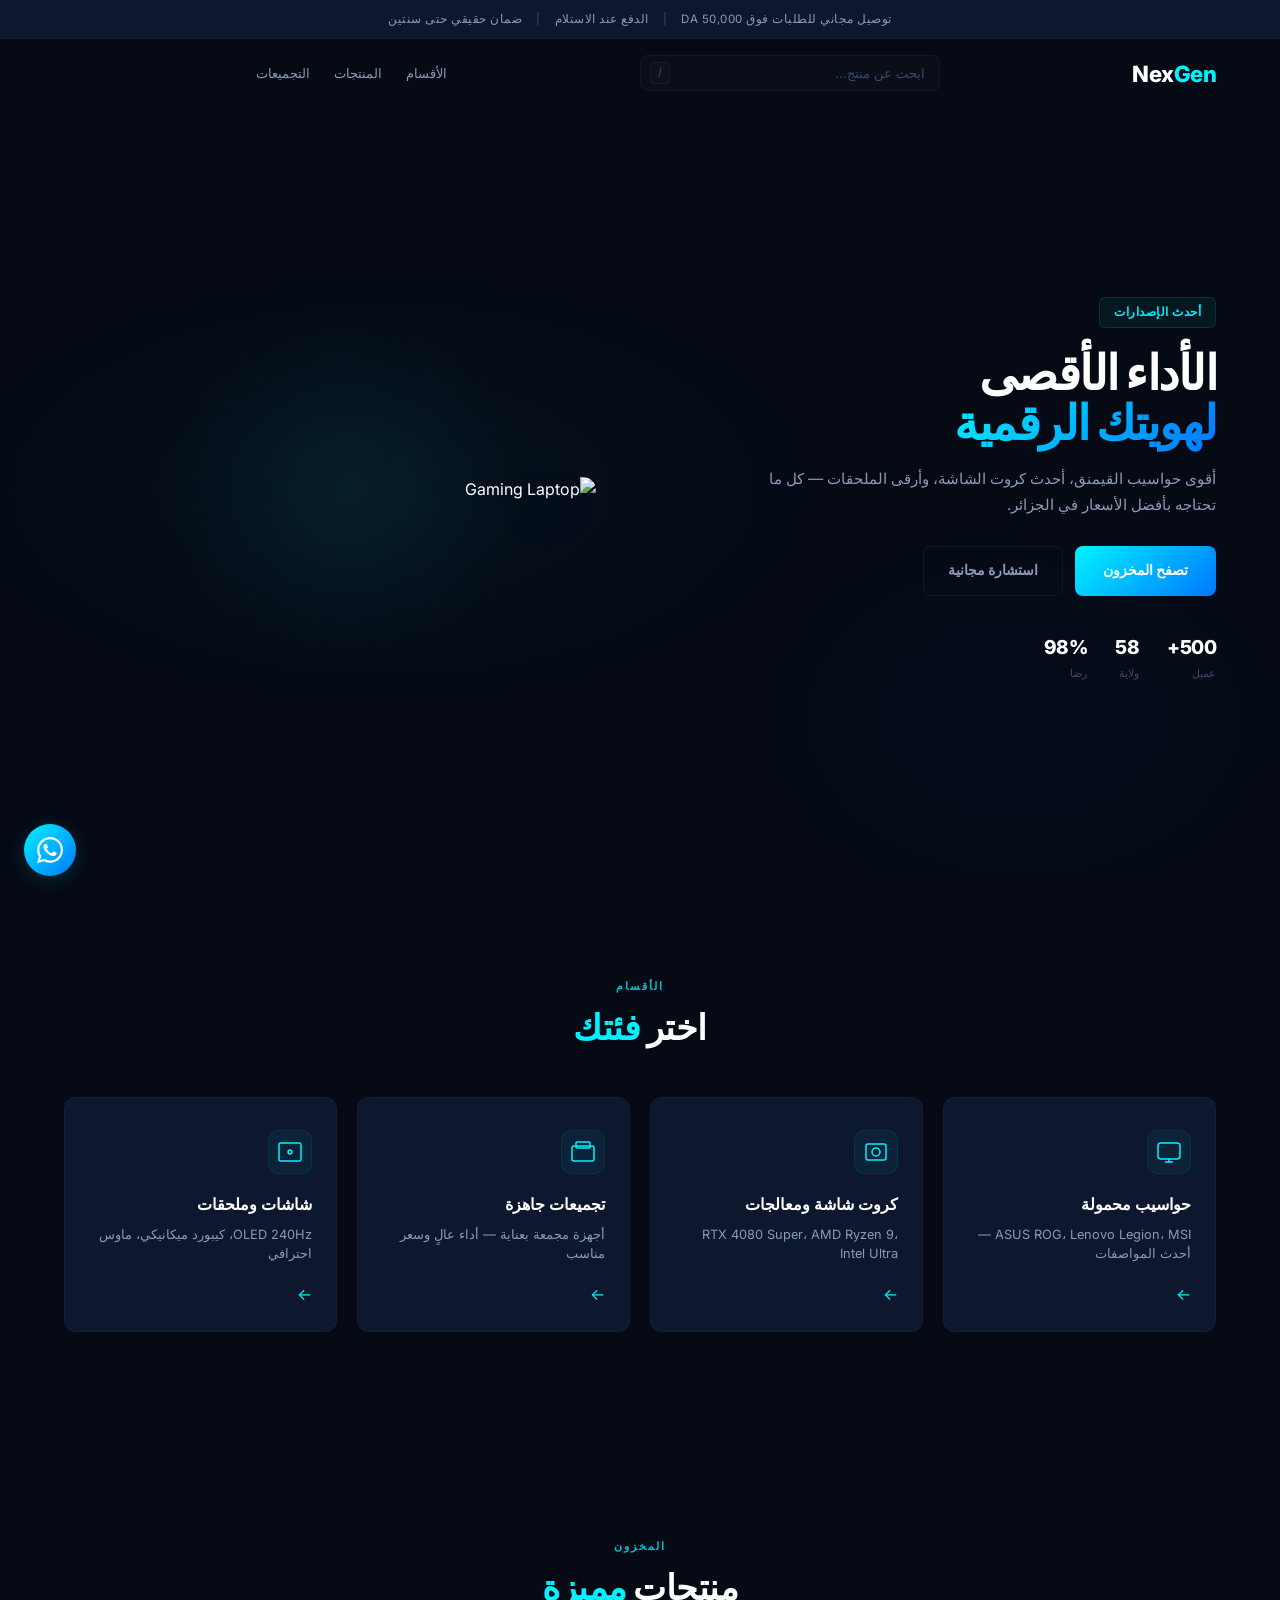
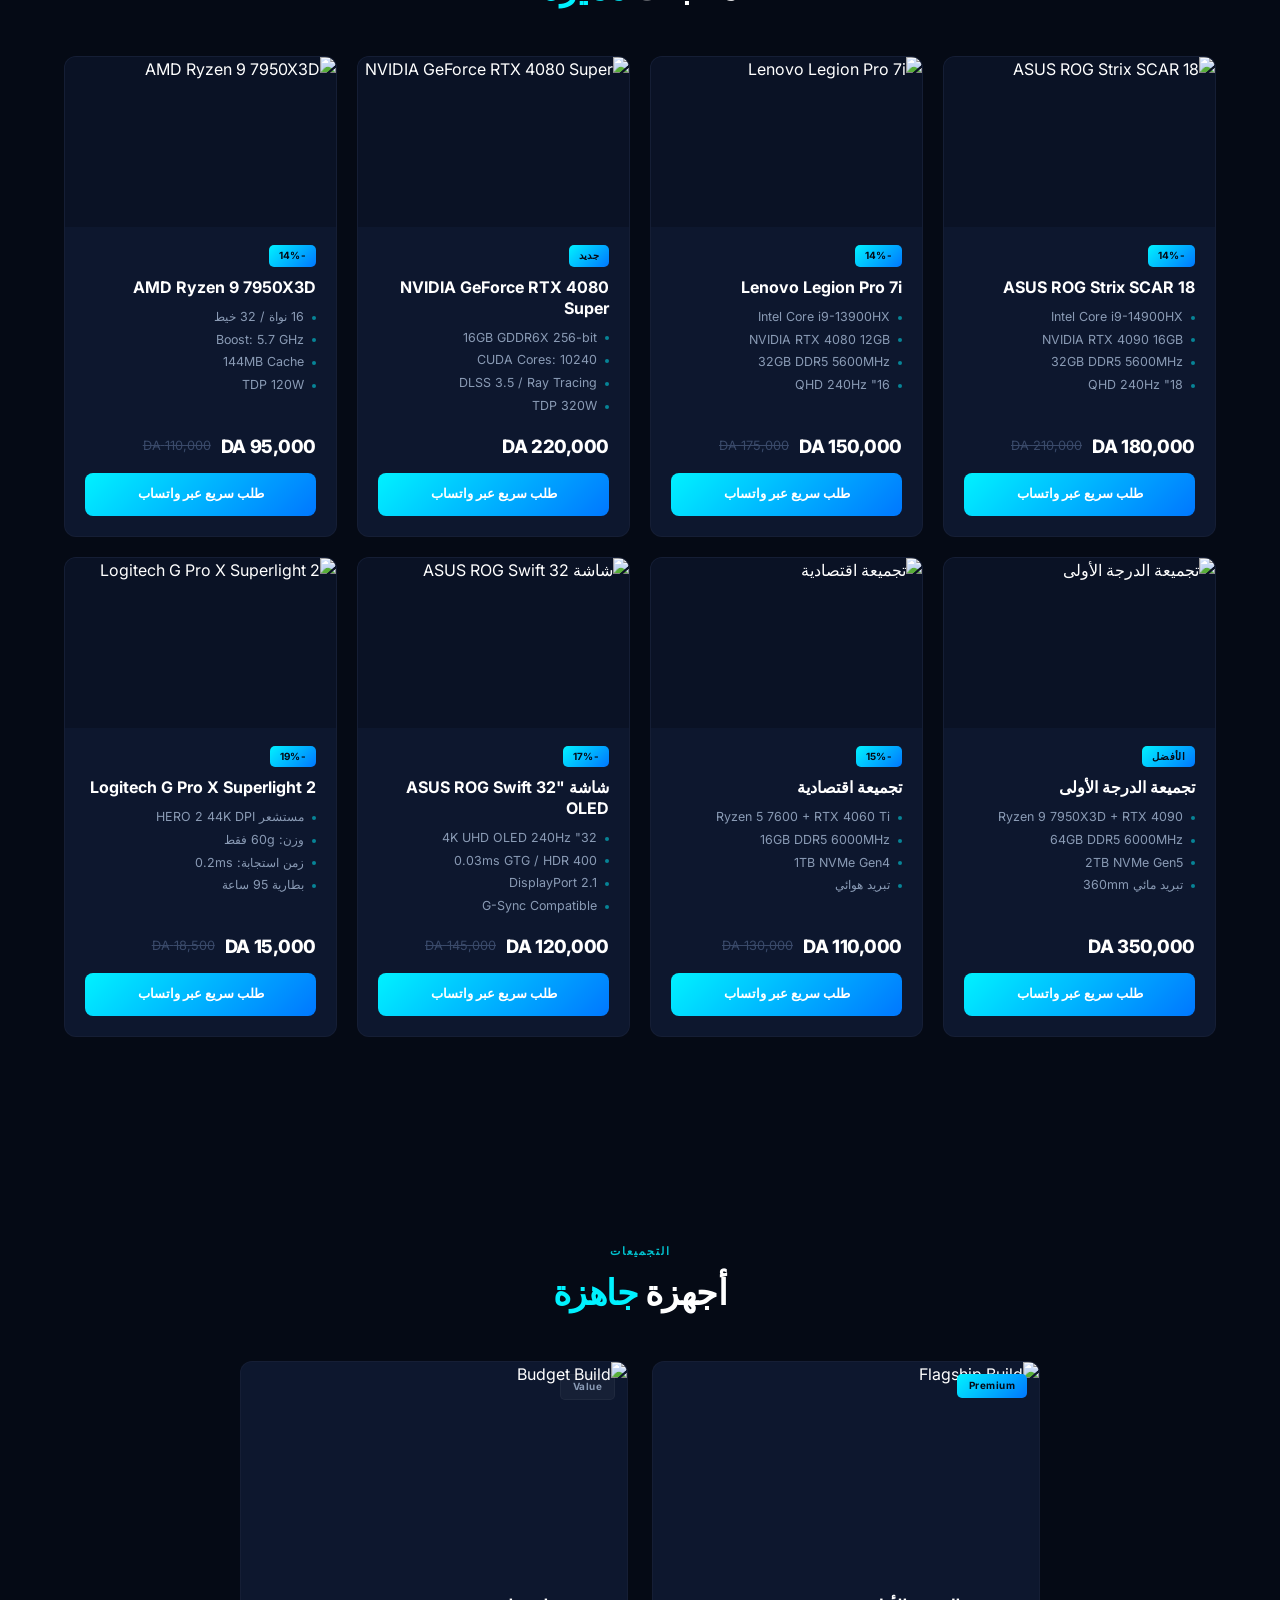
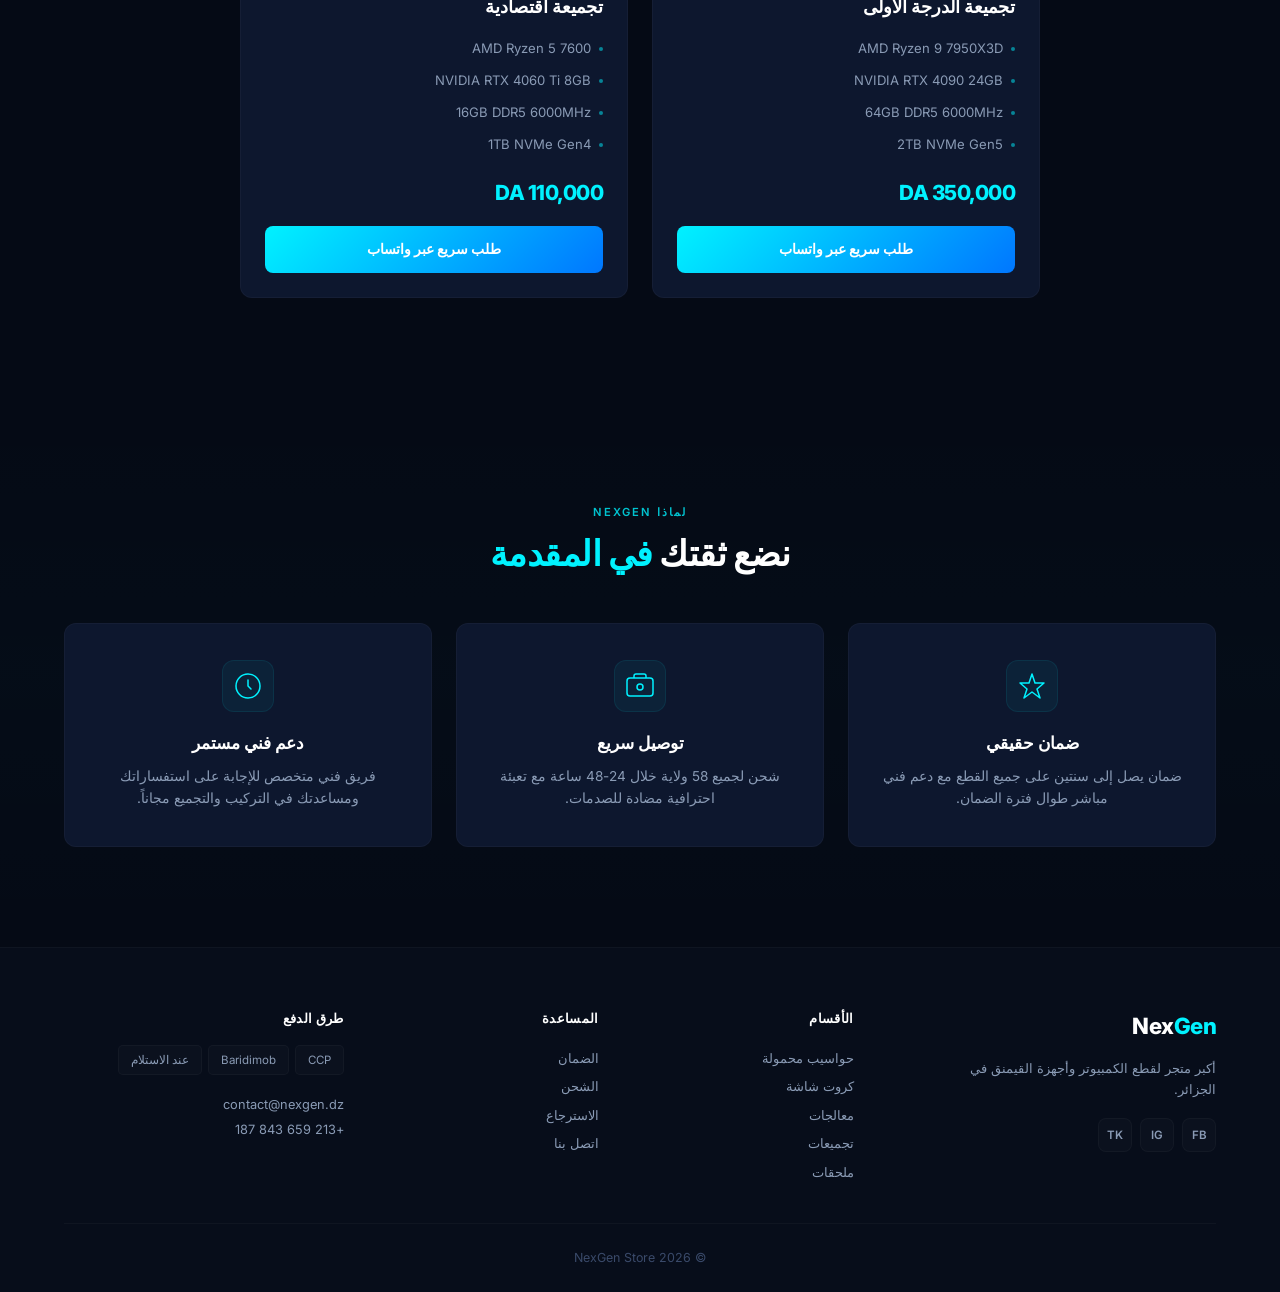
==== index.html @ 6ba1f7a5 "initial commit" ====
<!DOCTYPE html>
<html lang="ar" dir="rtl">
<head>
  <meta charset="UTF-8">
  <meta name="viewport" content="width=device-width, initial-scale=1.0">
  <title>NexGen | متجر الحواسيب وقطع الكمبيوتر</title>
  <link rel="icon" href="data:image/svg+xml,<svg xmlns='http://www.w3.org/2000/svg' viewBox='0 0 32 32'><rect width='32' height='32' rx='6' fill='%23050a15'/><path d='M16 6 L26 12 L26 20 L16 26 L6 20 L6 12 Z' fill='none' stroke='%2300f2ff' stroke-width='1.5'/><text x='16' y='21' font-size='12' font-weight='bold' fill='%2300f2ff' text-anchor='middle' font-family='Arial'>N</text></svg>">
  <link rel="preconnect" href="https://fonts.googleapis.com">
  <link rel="preconnect" href="https://fonts.gstatic.com" crossorigin>
  <link href="https://fonts.googleapis.com/css2?family=Inter:wght@300;400;500;600;700;800;900&display=swap" rel="stylesheet">
  <link rel="stylesheet" href="style.css">
</head>
<body>

  <!-- Announcement Bar -->
  <div class="announcement-bar">
    <div class="announcement-inner">
      <span>توصيل مجاني للطلبات فوق 50,000 DA</span>
      <span class="dot">|</span>
      <span>الدفع عند الاستلام</span>
      <span class="dot">|</span>
      <span>ضمان حقيقي حتى سنتين</span>
    </div>
  </div>

  <!-- Header -->
  <header id="header">
    <div class="header-inner">
      <div class="header-left">
        <a href="#" class="logo">Nex<span class="accent">Gen</span></a>
      </div>
      <div class="header-center">
        <div class="search-wrapper">
          <input type="text" class="search-input" placeholder="ابحث عن منتج..." aria-label="بحث">
          <span class="search-key">/</span>
        </div>
      </div>
      <nav class="header-nav">
        <a href="#categories">الأقسام</a>
        <a href="#products">المنتجات</a>
        <a href="#builds">التجميعات</a>
      </nav>
      <div class="header-right">
        <button class="hamburger" aria-label="القائمة">
          <span></span><span></span><span></span>
        </button>
      </div>
    </div>
  </header>

  <!-- Mobile Overlay -->
  <div class="mobile-overlay">
    <div class="mobile-overlay-header">
      <span class="logo">Nex<span class="accent">Gen</span></span>
      <button class="mobile-close" aria-label="إغلاق">&times;</button>
    </div>
    <nav class="mobile-nav">
      <a href="#categories"><span class="nav-num">01</span> الأقسام</a>
      <a href="#products"><span class="nav-num">02</span> المنتجات</a>
      <a href="#builds"><span class="nav-num">03</span> التجميعات</a>
      <a href="#values"><span class="nav-num">04</span> لماذا نحن</a>
    </nav>
    <div class="mobile-overlay-footer">
      <a href="https://wa.me/213659843187" target="_blank" rel="noopener" class="btn-primary">تواصل عبر واتساب</a>
    </div>
  </div>
  <div class="overlay-backdrop"></div>

  <!-- Hero -->
  <section id="hero">
    <div class="hero-inner">
      <div class="hero-content">
        <div class="hero-badge">أحدث الإصدارات</div>
        <h1 class="hero-title">
          الأداء الأقصى<br>
          <span class="hero-title-accent">لهويتك الرقمية</span>
        </h1>
        <p class="hero-desc">
          أقوى حواسيب القيمنق، أحدث كروت الشاشة، وأرقى الملحقات — كل ما تحتاجه بأفضل الأسعار في الجزائر.
        </p>
        <div class="hero-cta">
          <a href="#products" class="btn-primary">تصفح المخزون</a>
          <a href="https://wa.me/213659843187" target="_blank" rel="noopener" class="btn-outline">استشارة مجانية</a>
        </div>
        <div class="hero-stats">
          <div><span class="stat-num">500+</span><span class="stat-label">عميل</span></div>
          <div><span class="stat-num">58</span><span class="stat-label">ولاية</span></div>
          <div><span class="stat-num">98%</span><span class="stat-label">رضا</span></div>
        </div>
      </div>
      <div class="hero-visual">
        <div class="hero-glow"></div>
        <img src="https://placehold.co/600x400/0d172e/00f2ff?text=ROG+Gaming+Laptop&font=raleway" alt="Gaming Laptop" class="hero-img" loading="lazy">
      </div>
    </div>
  </section>

  <!-- Categories -->
  <section id="categories" class="section">
    <div class="container">
      <div class="section-header">
        <span class="section-sup">الأقسام</span>
        <h2 class="section-title">اختر <span class="accent">فئتك</span></h2>
      </div>
      <div class="categories-grid">
        <a href="#" class="cat-card">
          <div class="cat-icon">
            <svg width="26" height="26" viewBox="0 0 26 26" fill="none"><rect x="2" y="4" width="22" height="16" rx="3" stroke="currentColor" stroke-width="1.5"/><path d="M9 23H17" stroke="currentColor" stroke-width="1.5"/><path d="M13 20V23" stroke="currentColor" stroke-width="1.5"/></svg>
          </div>
          <h3>حواسيب محمولة</h3>
          <p>ASUS ROG، Lenovo Legion، MSI — أحدث المواصفات</p>
          <span class="cat-arrow">&larr;</span>
        </a>
        <a href="#" class="cat-card">
          <div class="cat-icon">
            <svg width="26" height="26" viewBox="0 0 26 26" fill="none"><rect x="3" y="5" width="20" height="16" rx="2" stroke="currentColor" stroke-width="1.5"/><circle cx="13" cy="13" r="4" stroke="currentColor" stroke-width="1.5"/></svg>
          </div>
          <h3>كروت شاشة ومعالجات</h3>
          <p>RTX 4080 Super، AMD Ryzen 9، Intel Ultra</p>
          <span class="cat-arrow">&larr;</span>
        </a>
        <a href="#" class="cat-card">
          <div class="cat-icon">
            <svg width="26" height="26" viewBox="0 0 26 26" fill="none"><rect x="2" y="7" width="22" height="15" rx="2" stroke="currentColor" stroke-width="1.5"/><rect x="6" y="3" width="14" height="6" rx="1" stroke="currentColor" stroke-width="1.5"/></svg>
          </div>
          <h3>تجميعات جاهزة</h3>
          <p>أجهزة مجمعة بعناية — أداء عالٍ وسعر مناسب</p>
          <span class="cat-arrow">&larr;</span>
        </a>
        <a href="#" class="cat-card">
          <div class="cat-icon">
            <svg width="26" height="26" viewBox="0 0 26 26" fill="none"><rect x="2" y="4" width="22" height="18" rx="2" stroke="currentColor" stroke-width="1.5"/><circle cx="13" cy="13" r="2" stroke="currentColor" stroke-width="1.5"/></svg>
          </div>
          <h3>شاشات وملحقات</h3>
          <p>OLED 240Hz، كيبورد ميكانيكي، ماوس احترافي</p>
          <span class="cat-arrow">&larr;</span>
        </a>
      </div>
    </div>
  </section>

  <!-- Products -->
  <section id="products" class="section">
    <div class="container">
      <div class="section-header">
        <span class="section-sup">المخزون</span>
        <h2 class="section-title">منتجات <span class="accent">مميزة</span></h2>
      </div>
      <div class="products-grid" id="products-grid"></div>
      <div class="filter-empty" id="filter-empty">
        <p>لا توجد نتائج تطابق بحثك</p>
        <span>جرب: لابتوب، كرت شاشة، رايزن، ماوس...</span>
      </div>
    </div>
  </section>

  <!-- Builds -->
  <section id="builds" class="section">
    <div class="container">
      <div class="section-header">
        <span class="section-sup">التجميعات</span>
        <h2 class="section-title">أجهزة <span class="accent">جاهزة</span></h2>
      </div>
      <div class="builds-grid">
        <div class="build-card">
          <div class="build-tier premium">Premium</div>
          <img src="https://placehold.co/500x280/0d172e/00f2ff?text=Flagship+PC+Build&font=raleway" alt="Flagship Build" class="build-img" loading="lazy">
          <div class="build-body">
            <h3>تجميعة الدرجة الأولى</h3>
            <ul class="build-specs">
              <li>AMD Ryzen 9 7950X3D</li>
              <li>NVIDIA RTX 4090 24GB</li>
              <li>64GB DDR5 6000MHz</li>
              <li>2TB NVMe Gen5</li>
            </ul>
            <div class="build-price">350,000 DA</div>
            <a href="https://wa.me/213659843187?text=%D8%A3%D8%B1%D9%8A%D8%AF%20%D8%AA%D8%AC%D9%85%D9%8A%D8%B9%D8%A9%20%D8%A7%D9%84%D8%AF%D8%B1%D8%AC%D8%A9%20%D8%A7%D9%84%D8%A3%D9%88%D9%84%D9%89" target="_blank" rel="noopener" class="btn-primary">طلب سريع عبر واتساب</a>
          </div>
        </div>
        <div class="build-card">
          <div class="build-tier value">Value</div>
          <img src="https://placehold.co/500x280/0d172e/00f2ff?text=Budget+PC+Build&font=raleway" alt="Budget Build" class="build-img" loading="lazy">
          <div class="build-body">
            <h3>تجميعة اقتصادية</h3>
            <ul class="build-specs">
              <li>AMD Ryzen 5 7600</li>
              <li>NVIDIA RTX 4060 Ti 8GB</li>
              <li>16GB DDR5 6000MHz</li>
              <li>1TB NVMe Gen4</li>
            </ul>
            <div class="build-price">110,000 DA</div>
            <a href="https://wa.me/213659843187?text=%D8%A3%D8%B1%D9%8A%D8%AF%20%D8%AA%D8%AC%D9%85%D9%8A%D8%B9%D8%A9%20%D8%A7%D9%82%D8%AA%D8%B5%D8%A7%D8%AF%D9%8A%D8%A9" target="_blank" rel="noopener" class="btn-primary">طلب سريع عبر واتساب</a>
          </div>
        </div>
      </div>
    </div>
  </section>

  <!-- Values -->
  <section id="values" class="section">
    <div class="container">
      <div class="section-header">
        <span class="section-sup">لماذا NexGen</span>
        <h2 class="section-title">نضع ثقتك <span class="accent">في المقدمة</span></h2>
      </div>
      <div class="values-grid">
        <div class="value-card">
          <div class="value-icon">
            <svg width="30" height="30" viewBox="0 0 30 30" fill="none"><path d="M15 3L18 12L27 12L20 18L23 27L15 21L7 27L10 18L3 12L12 12L15 3Z" stroke="currentColor" stroke-width="1.5" stroke-linejoin="round"/></svg>
          </div>
          <h3>ضمان حقيقي</h3>
          <p>ضمان يصل إلى سنتين على جميع القطع مع دعم فني مباشر طوال فترة الضمان.</p>
        </div>
        <div class="value-card">
          <div class="value-icon">
            <svg width="30" height="30" viewBox="0 0 30 30" fill="none"><rect x="2" y="7" width="26" height="18" rx="3" stroke="currentColor" stroke-width="1.5"/><path d="M9 7V5C9 3.89543 9.89543 3 11 3H19C20.1046 3 21 3.89543 21 5V7" stroke="currentColor" stroke-width="1.5"/><circle cx="15" cy="16" r="3" stroke="currentColor" stroke-width="1.5"/></svg>
          </div>
          <h3>توصيل سريع</h3>
          <p>شحن لجميع 58 ولاية خلال 24-48 ساعة مع تعبئة احترافية مضادة للصدمات.</p>
        </div>
        <div class="value-card">
          <div class="value-icon">
            <svg width="30" height="30" viewBox="0 0 30 30" fill="none"><path d="M15 3C8.37258 3 3 8.37258 3 15C3 21.6274 8.37258 27 15 27C21.6274 27 27 21.6274 27 15C27 8.37258 21.6274 3 15 3Z" stroke="currentColor" stroke-width="1.5"/><path d="M15 9V15L18 18" stroke="currentColor" stroke-width="1.5" stroke-linecap="round"/></svg>
          </div>
          <h3>دعم فني مستمر</h3>
          <p>فريق فني متخصص للإجابة على استفساراتك ومساعدتك في التركيب والتجميع مجاناً.</p>
        </div>
      </div>
    </div>
  </section>

  <!-- Footer -->
  <footer id="footer">
    <div class="container">
      <div class="footer-grid">
        <div class="footer-brand">
          <span class="logo">Nex<span class="accent">Gen</span></span>
          <p class="footer-desc">أكبر متجر لقطع الكمبيوتر وأجهزة القيمنق في الجزائر.</p>
          <div class="footer-social">
            <a href="#" aria-label="Facebook">FB</a>
            <a href="#" aria-label="Instagram">IG</a>
            <a href="#" aria-label="TikTok">TK</a>
          </div>
        </div>
        <div class="footer-col">
          <h4>الأقسام</h4>
          <a href="#">حواسيب محمولة</a>
          <a href="#">كروت شاشة</a>
          <a href="#">معالجات</a>
          <a href="#">تجميعات</a>
          <a href="#">ملحقات</a>
        </div>
        <div class="footer-col">
          <h4>المساعدة</h4>
          <a href="#">الضمان</a>
          <a href="#">الشحن</a>
          <a href="#">الاسترجاع</a>
          <a href="#">اتصل بنا</a>
        </div>
        <div class="footer-col">
          <h4>طرق الدفع</h4>
          <div class="payment-tags">
            <span>CCP</span>
            <span>Baridimob</span>
            <span>عند الاستلام</span>
          </div>
          <div class="footer-contact">
            <span>contact@nexgen.dz</span>
            <span>+213 659 843 187</span>
          </div>
        </div>
      </div>
      <div class="footer-bottom">&copy; 2026 NexGen Store</div>
    </div>
  </footer>

  <!-- WhatsApp Float -->
  <a href="https://wa.me/213659843187" target="_blank" rel="noopener" class="wa-float" aria-label="واتساب">
    <svg width="26" height="26" viewBox="0 0 24 24" fill="currentColor"><path d="M17.472 14.382c-.297-.149-1.758-.867-2.03-.967-.273-.099-.471-.148-.67.15-.197.297-.767.966-.94 1.164-.173.199-.347.223-.644.075-.297-.15-1.255-.463-2.39-1.475-.883-.788-1.48-1.761-1.653-2.059-.173-.297-.018-.458.13-.606.134-.133.298-.347.446-.52.149-.174.198-.298.298-.497.099-.198.05-.371-.025-.52-.075-.149-.669-1.612-.916-2.207-.242-.579-.487-.5-.669-.51-.173-.008-.371-.01-.57-.01-.198 0-.52.074-.792.372-.272.297-1.04 1.016-1.04 2.479 0 1.462 1.065 2.875 1.213 3.074.149.198 2.096 3.2 5.077 4.487.709.306 1.262.489 1.694.625.712.227 1.36.195 1.871.118.571-.085 1.758-.719 2.006-1.413.248-.694.248-1.289.173-1.413-.074-.124-.272-.198-.57-.347m-5.421 7.403h-.004a9.87 9.87 0 01-5.031-1.378l-.361-.214-3.741.982.998-3.648-.235-.374a9.86 9.86 0 01-1.51-5.26c.001-5.45 4.436-9.884 9.888-9.884 2.64 0 5.122 1.03 6.988 2.898a9.825 9.825 0 012.893 6.994c-.003 5.45-4.437 9.884-9.885 9.884m8.413-18.297A11.815 11.815 0 0012.05 0C5.495 0 .16 5.335.157 11.892c0 2.096.547 4.142 1.588 5.945L.057 24l6.305-1.654a11.882 11.882 0 005.683 1.448h.005c6.554 0 11.89-5.335 11.893-11.893a11.821 11.821 0 00-3.48-8.413z"/></svg>
  </a>

  <script src="script.js"></script>
</body>
</html>
---- style.css ----
/* ============================================
   NexGen Store — Cool Blue Tech | DA Currency
   BG: #050a15 | Cards: #0d172e | Accent: #00f2ff
   ============================================ */

*, *::before, *::after { margin: 0; padding: 0; box-sizing: border-box; }
html { scroll-behavior: smooth; }

body {
  font-family: 'Inter', -apple-system, BlinkMacSystemFont, 'Segoe UI', sans-serif;
  background: #050a15;
  color: #fff;
  line-height: 1.6;
  -webkit-font-smoothing: antialiased;
  overflow-x: hidden;
}

a { text-decoration: none; color: inherit; }
ul { list-style: none; }
.container { max-width: 1200px; margin: 0 auto; padding: 0 24px; }
.section { padding: 100px 0; }
.accent { color: #00f2ff; }

::-webkit-scrollbar { width: 5px; }
::-webkit-scrollbar-track { background: #050a15; }
::-webkit-scrollbar-thumb { background: #00f2ff; border-radius: 3px; }
::selection { background: rgba(0, 242, 255, 0.2); color: #fff; }

/* ===== Announcement Bar ===== */
.announcement-bar {
  background: #0d172e;
  border-bottom: 1px solid rgba(0, 242, 255, 0.06);
  padding: 10px 0;
  text-align: center;
  font-size: 0.72rem;
  color: #8a9bb5;
  letter-spacing: 0.5px;
}

.announcement-inner {
  max-width: 1200px; margin: 0 auto; padding: 0 24px;
  display: flex; align-items: center; justify-content: center;
  gap: 14px; flex-wrap: wrap;
}

.dot { color: #3a4a6a; }

/* ===== Header ===== */
#header {
  position: sticky; top: 0; z-index: 1000;
  background: transparent; padding: 16px 0;
  transition: all 0.35s ease;
}

#header.scrolled {
  background: rgba(5, 10, 21, 0.92);
  backdrop-filter: blur(20px);
  padding: 10px 0;
  border-bottom: 1px solid rgba(0, 242, 255, 0.06);
}

.header-inner {
  max-width: 1200px; margin: 0 auto; padding: 0 24px;
  display: flex; align-items: center; justify-content: space-between; gap: 16px;
}

.logo { font-size: 1.4rem; font-weight: 800; letter-spacing: -0.5px; white-space: nowrap; }

.header-center { flex: 1; max-width: 300px; min-width: 0; }

.search-wrapper { position: relative; display: flex; align-items: center; }

.search-input {
  width: 100%; padding: 9px 14px 9px 32px;
  border-radius: 8px; border: 1px solid rgba(255,255,255,0.04);
  background: rgba(255,255,255,0.02); color: #fff;
  font-size: 0.82rem; font-family: inherit; outline: none;
  transition: all 0.3s ease; direction: rtl;
}

.search-input::placeholder { color: #3a4a6a; }

.search-input:focus {
  border-color: rgba(0, 242, 255, 0.2);
  background: rgba(0, 242, 255, 0.02);
  box-shadow: 0 0 20px rgba(0, 242, 255, 0.04);
}

.search-key {
  position: absolute; left: 10px;
  font-size: 0.7rem; color: #3a4a6a;
  background: rgba(255,255,255,0.02);
  border: 1px solid rgba(255,255,255,0.04);
  padding: 1px 7px; border-radius: 4px; pointer-events: none;
}

.header-nav { display: flex; gap: 24px; }

.header-nav a {
  font-size: 0.82rem; font-weight: 500; color: #8a9bb5;
  transition: color 0.3s ease; position: relative;
}

.header-nav a::after {
  content: ''; position: absolute; bottom: -4px; left: 0;
  width: 0; height: 1.5px; background: #00f2ff; transition: width 0.3s ease;
}

.header-nav a:hover { color: #fff; }
.header-nav a:hover::after { width: 100%; }

.hamburger {
  display: none; background: none; border: none; cursor: pointer;
  width: 24px; height: 24px; flex-direction: column; justify-content: center; gap: 5px; padding: 0;
}

.hamburger span { display: block; width: 100%; height: 2px; background: #8a9bb5; border-radius: 2px; transition: all 0.3s ease; }

/* ===== Mobile Overlay ===== */
.overlay-backdrop {
  position: fixed; inset: 0; z-index: 1998;
  background: rgba(0,0,0,0.7); backdrop-filter: blur(6px);
  opacity: 0; visibility: hidden; transition: all 0.35s ease;
}

.mobile-overlay {
  position: fixed; top: 0; left: 0; width: 100%; height: 100%;
  z-index: 1999; background: #050a15;
  display: flex; flex-direction: column;
  transform: translateX(100%);
  transition: transform 0.4s cubic-bezier(0.25, 0.46, 0.45, 0.94);
  overflow-y: auto;
}

.mobile-overlay-header {
  display: flex; align-items: center; justify-content: space-between;
  padding: 20px 24px; border-bottom: 1px solid rgba(255,255,255,0.03);
}

.mobile-close {
  width: 40px; height: 40px; border-radius: 8px;
  background: rgba(255,255,255,0.02); border: 1px solid rgba(255,255,255,0.04);
  color: #8a9bb5; font-size: 1.4rem;
  display: flex; align-items: center; justify-content: center;
  cursor: pointer; transition: all 0.3s ease;
}

.mobile-close:hover { color: #00f2ff; border-color: rgba(0, 242, 255, 0.15); }

.mobile-nav { flex: 1; padding: 16px 24px; display: flex; flex-direction: column; gap: 4px; }

.mobile-nav a {
  display: flex; align-items: center; gap: 14px;
  padding: 16px; border-radius: 10px;
  font-size: 1rem; font-weight: 500; color: #8a9bb5;
  transition: all 0.25s ease;
}

.nav-num { font-size: 0.7rem; font-weight: 700; color: #00f2ff; opacity: 0.5; width: 24px; }

.mobile-nav a:hover, .mobile-nav a:active { background: rgba(0, 242, 255, 0.04); color: #fff; }

.mobile-overlay-footer { padding: 16px 24px 32px; border-top: 1px solid rgba(255,255,255,0.03); }
.mobile-overlay-footer .btn-primary { width: 100%; justify-content: center; }

body.menu-open { overflow: hidden; }
body.menu-open .mobile-overlay { transform: translateX(0); }
body.menu-open .overlay-backdrop { opacity: 1; visibility: visible; }

/* ===== Hero ===== */
#hero {
  min-height: 85vh; display: flex; align-items: center;
  position: relative; overflow: hidden;
}

#hero::before {
  content: ''; position: absolute; inset: 0;
  background:
    radial-gradient(ellipse 60% 50% at 30% 50%, rgba(0, 242, 255, 0.03) 0%, transparent 60%),
    radial-gradient(ellipse 50% 60% at 80% 80%, rgba(0, 119, 255, 0.02) 0%, transparent 50%);
  pointer-events: none;
}

.hero-inner {
  max-width: 1200px; margin: 0 auto; padding: 0 24px;
  display: flex; align-items: center; gap: 60px;
  position: relative; z-index: 1; width: 100%;
}

.hero-content { flex: 1; max-width: 560px; }

.hero-badge {
  display: inline-block; padding: 5px 14px; border-radius: 6px;
  font-size: 0.72rem; font-weight: 600; color: #00f2ff;
  background: rgba(0, 242, 255, 0.06);
  border: 1px solid rgba(0, 242, 255, 0.12);
  margin-bottom: 20px; letter-spacing: 0.5px;
}

.hero-title { font-size: 3rem; font-weight: 900; line-height: 1.05; letter-spacing: -1.5px; margin-bottom: 18px; }

.hero-title-accent {
  background: linear-gradient(135deg, #00f2ff, #0077ff);
  -webkit-background-clip: text; -webkit-text-fill-color: transparent; background-clip: text;
}

.hero-desc { font-size: 0.95rem; color: #8a9bb5; line-height: 1.7; margin-bottom: 28px; max-width: 480px; }

.hero-cta { display: flex; gap: 12px; flex-wrap: wrap; margin-bottom: 36px; }

.btn-primary {
  display: inline-flex; align-items: center; gap: 8px;
  padding: 13px 28px; border-radius: 8px;
  font-size: 0.85rem; font-weight: 700; color: #fff;
  background: linear-gradient(135deg, #00f2ff, #0077ff);
  border: none; cursor: pointer; transition: all 0.35s ease; font-family: inherit;
}

.btn-primary:hover { transform: translateY(-2px); box-shadow: 0 8px 30px rgba(0, 242, 255, 0.2); }

.btn-outline {
  display: inline-flex; align-items: center; gap: 8px;
  padding: 13px 24px; border-radius: 8px;
  font-size: 0.85rem; font-weight: 600; color: #8a9bb5;
  background: transparent; border: 1px solid rgba(255,255,255,0.06);
  cursor: pointer; transition: all 0.35s ease; font-family: inherit;
}

.btn-outline:hover { border-color: rgba(0, 242, 255, 0.2); color: #00f2ff; }

.hero-stats { display: flex; gap: 28px; }
.hero-stats div { display: flex; flex-direction: column; }
.stat-num { font-size: 1.2rem; font-weight: 800; letter-spacing: -0.5px; }
.stat-label { font-size: 0.7rem; color: #3a4a6a; margin-top: 2px; }

.hero-visual { flex: 1; max-width: 500px; position: relative; }

.hero-glow {
  position: absolute; top: 50%; left: 50%;
  transform: translate(-50%, -50%);
  width: 420px; height: 420px; border-radius: 50%;
  background: radial-gradient(circle, rgba(0, 242, 255, 0.06) 0%, transparent 60%);
  animation: heroPulse 4s ease-in-out infinite;
}

@keyframes heroPulse {
  0%, 100% { transform: translate(-50%, -50%) scale(1); opacity: 0.4; }
  50% { transform: translate(-50%, -50%) scale(1.12); opacity: 0.9; }
}

.hero-img {
  width: 100%; height: auto; border-radius: 14px;
  position: relative; z-index: 1;
  filter: drop-shadow(0 20px 60px rgba(0, 242, 255, 0.1));
}

/* ===== Section Header ===== */
.section-header { text-align: center; margin-bottom: 48px; }

.section-sup {
  display: inline-block; font-size: 0.7rem; font-weight: 600;
  color: #00f2ff; text-transform: uppercase; letter-spacing: 2px;
  margin-bottom: 10px; opacity: 0.8;
}

.section-title { font-size: 2.2rem; font-weight: 800; letter-spacing: -0.5px; line-height: 1.2; }

/* ===== Categories ===== */
.categories-grid { display: grid; grid-template-columns: repeat(4, 1fr); gap: 20px; }

.cat-card {
  background: #0d172e; border: 1px solid rgba(255,255,255,0.03);
  border-radius: 12px; padding: 32px 24px 24px;
  display: flex; flex-direction: column;
  transition: all 0.4s cubic-bezier(0.25, 0.46, 0.45, 0.94);
  position: relative; overflow: hidden;
}

.cat-card::before {
  content: ''; position: absolute; inset: -1px; border-radius: 13px;
  background: linear-gradient(135deg, rgba(0, 242, 255, 0.06), transparent 50%);
  opacity: 0; transition: opacity 0.4s ease; pointer-events: none;
}

.cat-card:hover { transform: translateY(-5px); border-color: rgba(0, 242, 255, 0.12); box-shadow: 0 0 30px rgba(0, 242, 255, 0.04); }
.cat-card:hover::before { opacity: 1; }

.cat-icon {
  width: 44px; height: 44px;
  background: rgba(0, 242, 255, 0.05);
  border: 1px solid rgba(0, 242, 255, 0.08);
  border-radius: 10px;
  display: flex; align-items: center; justify-content: center;
  color: #00f2ff; margin-bottom: 18px;
}

.cat-card h3 { font-size: 1rem; font-weight: 700; margin-bottom: 8px; }
.cat-card p { font-size: 0.8rem; color: #8a9bb5; line-height: 1.5; margin-bottom: 18px; flex: 1; }
.cat-arrow { font-size: 1rem; color: #00f2ff; transition: transform 0.3s ease; }
.cat-card:hover .cat-arrow { transform: translateX(-4px); }

/* ===== Products ===== */
.products-grid { display: grid; grid-template-columns: repeat(4, 1fr); gap: 20px; }

.product-card {
  background: #0d172e; border: 1px solid rgba(255,255,255,0.03);
  border-radius: 12px; overflow: hidden;
  display: flex; flex-direction: column;
  transition: all 0.4s cubic-bezier(0.25, 0.46, 0.45, 0.94);
}

.product-card:hover {
  transform: translateY(-6px);
  border-color: rgba(0, 242, 255, 0.15);
  box-shadow:
    0 0 0 1px rgba(0, 242, 255, 0.08),
    0 0 40px rgba(0, 242, 255, 0.06);
}

.product-card.filter-hidden { display: none; }

.product-img {
  width: 100%; height: 170px; overflow: hidden;
  background: #0a1225; position: relative;
}

.product-img img { width: 100%; height: 100%; object-fit: cover; transition: transform 0.5s ease; }
.product-card:hover .product-img img { transform: scale(1.06); }

.product-body { padding: 18px 20px 0; flex: 1; display: flex; flex-direction: column; }

.product-badge {
  display: inline-block; align-self: flex-start;
  padding: 3px 10px; border-radius: 5px;
  font-size: 0.62rem; font-weight: 700; color: #050a15;
  background: linear-gradient(135deg, #00f2ff, #0077ff);
  margin-bottom: 10px; letter-spacing: 0.3px;
}

.product-name { font-size: 1rem; font-weight: 700; margin-bottom: 8px; line-height: 1.3; }

.product-specs { font-size: 0.78rem; color: #8a9bb5; line-height: 1.5; margin-bottom: 14px; flex: 1; }
.product-specs span { display: block; padding: 2px 0; }

.product-specs span::before {
  content: ''; display: inline-block; width: 4px; height: 4px;
  border-radius: 50%; background: #00f2ff; margin-left: 8px;
  vertical-align: middle; opacity: 0.5;
}

.product-footer { padding: 0 20px 20px; }
.price-row { display: flex; align-items: center; gap: 10px; margin-bottom: 12px; }
.current-price { font-size: 1.15rem; font-weight: 800; letter-spacing: -0.3px; }
.old-price { font-size: 0.8rem; color: #3a4a6a; text-decoration: line-through; }
.product-card .btn-primary { width: 100%; justify-content: center; padding: 11px 16px; font-size: 0.8rem; }

.filter-empty { display: none; flex-direction: column; align-items: center; padding: 50px 20px; text-align: center; grid-column: 1 / -1; }
.filter-empty.show { display: flex; }
.filter-empty p { font-size: 1rem; font-weight: 600; color: #8a9bb5; margin-bottom: 6px; }
.filter-empty span { font-size: 0.82rem; color: #3a4a6a; }

/* ===== Builds ===== */
.builds-grid { display: grid; grid-template-columns: repeat(2, 1fr); gap: 24px; max-width: 800px; margin: 0 auto; }

.build-card {
  background: #0d172e; border: 1px solid rgba(255,255,255,0.03);
  border-radius: 12px; overflow: hidden;
  display: flex; flex-direction: column;
  transition: all 0.4s ease; position: relative;
}

.build-card:hover { transform: translateY(-5px); border-color: rgba(0, 242, 255, 0.1); box-shadow: 0 0 30px rgba(0, 242, 255, 0.04); }

.build-tier {
  position: absolute; top: 12px; right: 12px;
  padding: 4px 12px; border-radius: 5px;
  font-size: 0.62rem; font-weight: 700; z-index: 2; letter-spacing: 0.5px;
}

.build-tier.premium { background: linear-gradient(135deg, #00f2ff, #0077ff); color: #050a15; }
.build-tier.value { background: rgba(255,255,255,0.04); color: #8a9bb5; border: 1px solid rgba(255,255,255,0.04); }

.build-img { width: 100%; height: 210px; object-fit: cover; transition: transform 0.5s ease; }
.build-card:hover .build-img { transform: scale(1.05); }

.build-body { padding: 20px 24px 24px; }
.build-body h3 { font-size: 1.15rem; font-weight: 700; margin-bottom: 14px; }

.build-specs { display: flex; flex-direction: column; gap: 5px; margin-bottom: 18px; }

.build-specs li {
  font-size: 0.82rem; color: #8a9bb5; padding: 3px 0;
  display: flex; align-items: center; gap: 8px;
}

.build-specs li::before { content: ''; width: 4px; height: 4px; border-radius: 50%; background: #00f2ff; opacity: 0.5; flex-shrink: 0; }

.build-price { font-size: 1.3rem; font-weight: 800; color: #00f2ff; margin-bottom: 16px; letter-spacing: -0.5px; }
.build-body .btn-primary { width: 100%; justify-content: center; }

/* ===== Values ===== */
#values { background: linear-gradient(180deg, transparent, rgba(0, 242, 255, 0.01) 50%, transparent); }
.values-grid { display: grid; grid-template-columns: repeat(3, 1fr); gap: 24px; }

.value-card {
  background: #0d172e; border: 1px solid rgba(255,255,255,0.03);
  border-radius: 12px; padding: 36px 28px; text-align: center;
  transition: all 0.4s ease;
}

.value-card:hover { transform: translateY(-4px); border-color: rgba(0, 242, 255, 0.08); box-shadow: 0 0 25px rgba(0, 242, 255, 0.03); }

.value-icon {
  width: 52px; height: 52px; margin: 0 auto 18px;
  background: rgba(0, 242, 255, 0.05);
  border: 1px solid rgba(0, 242, 255, 0.08);
  border-radius: 12px;
  display: flex; align-items: center; justify-content: center;
  color: #00f2ff; transition: all 0.3s ease;
}

.value-card:hover .value-icon { background: rgba(0, 242, 255, 0.08); border-color: rgba(0, 242, 255, 0.12); }

.value-card h3 { font-size: 1.05rem; font-weight: 700; margin-bottom: 10px; }
.value-card p { font-size: 0.85rem; color: #8a9bb5; line-height: 1.6; }

/* ===== Footer ===== */
#footer { background: #070d1a; border-top: 1px solid rgba(255,255,255,0.03); padding: 60px 0 0; }

.footer-grid { display: grid; grid-template-columns: 1.5fr 1fr 1fr 1.3fr; gap: 40px; padding-bottom: 36px; border-bottom: 1px solid rgba(255,255,255,0.03); }

.footer-desc { font-size: 0.82rem; color: #8a9bb5; line-height: 1.6; margin: 14px 0 18px; max-width: 260px; }
.footer-social { display: flex; gap: 8px; }

.footer-social a {
  width: 34px; height: 34px; border-radius: 8px;
  background: rgba(255,255,255,0.02); border: 1px solid rgba(255,255,255,0.03);
  display: flex; align-items: center; justify-content: center;
  font-size: 0.72rem; font-weight: 600; color: #8a9bb5; transition: all 0.3s ease;
}

.footer-social a:hover { background: rgba(0, 242, 255, 0.06); border-color: rgba(0, 242, 255, 0.1); color: #00f2ff; }

.footer-col h4 { font-size: 0.82rem; font-weight: 700; margin-bottom: 16px; color: #fff; letter-spacing: 0.3px; }
.footer-col a { display: block; font-size: 0.8rem; color: #8a9bb5; padding: 4px 0; transition: color 0.3s ease; }
.footer-col a:hover { color: #00f2ff; }

.payment-tags { display: flex; flex-wrap: wrap; gap: 6px; margin-bottom: 20px; }

.payment-tags span {
  padding: 5px 12px; border-radius: 5px;
  background: rgba(255,255,255,0.02); border: 1px solid rgba(255,255,255,0.03);
  font-size: 0.72rem; color: #8a9bb5;
}

.footer-contact { display: flex; flex-direction: column; gap: 4px; font-size: 0.8rem; color: #8a9bb5; }
.footer-bottom { padding: 24px 0; text-align: center; font-size: 0.78rem; color: #3a4a6a; }

/* ===== WhatsApp Float ===== */
.wa-float {
  position: fixed; bottom: 24px; left: 24px; z-index: 999;
  width: 52px; height: 52px; border-radius: 50%;
  background: linear-gradient(135deg, #00f2ff, #0077ff);
  display: flex; align-items: center; justify-content: center;
  color: #fff; box-shadow: 0 4px 20px rgba(0, 242, 255, 0.15);
  transition: all 0.3s ease;
}

.wa-float:hover { transform: scale(1.08); box-shadow: 0 6px 28px rgba(0, 242, 255, 0.25); }

/* ===== Scroll Reveal ===== */
.reveal { opacity: 0; transform: translateY(25px); transition: opacity 0.5s ease, transform 0.5s ease; }
.reveal.visible { opacity: 1; transform: translateY(0); }

/* ============================================
   RESPONSIVE
   ============================================ */
@media (max-width: 1000px) {
  .categories-grid { grid-template-columns: repeat(2, 1fr); }
  .products-grid { grid-template-columns: repeat(2, 1fr); }
  .footer-grid { grid-template-columns: repeat(2, 1fr); }
}

@media (max-width: 900px) {
  .header-nav { display: none; }
  .hamburger { display: flex; }
  .search-key { display: none; }

  .hero-inner { flex-direction: column; text-align: center; gap: 36px; }
  .hero-content { max-width: 100%; }
  .hero-desc { max-width: 100%; }
  .hero-cta { justify-content: center; }
  .hero-stats { justify-content: center; gap: 20px; }
  .hero-title { font-size: 2.4rem; }
  .hero-visual { max-width: 100%; }
  .hero-img { max-height: 300px; object-fit: cover; }
  .hero-glow { width: 300px; height: 300px; }
  .values-grid { grid-template-columns: 1fr; }
}

@media (max-width: 768px) {
  .section { padding: 60px 0; }
  .section-title { font-size: 1.6rem; }
  .section-sup { font-size: 0.65rem; }
  .section-header { margin-bottom: 32px; }
  .announcement-bar { font-size: 0.65rem; padding: 8px 0; }
  .dot { display: none; }
  .header-inner { gap: 10px; }
  .header-center { max-width: none; }
  .search-input { padding: 8px 12px 8px 28px; font-size: 0.78rem; }
  .search-input:focus { min-width: 160px; }

  .hero-title { font-size: 1.8rem; letter-spacing: -1px; }
  .hero-desc { font-size: 0.85rem; }
  .hero-cta { flex-direction: column; align-items: center; }
  .hero-cta .btn-primary, .hero-cta .btn-outline { width: 100%; max-width: 260px; justify-content: center; }
  .hero-stats { gap: 16px; }
  .stat-num { font-size: 1rem; }
  .hero-img { max-height: 220px; }
  .hero-glow { width: 220px; height: 220px; }

  .categories-grid { grid-template-columns: 1fr; }
  .cat-card { padding: 24px 20px 20px; }

  .products-grid { grid-template-columns: 1fr; }
  .product-img { height: 150px; }
  .product-body { padding: 14px 16px 0; }
  .product-footer { padding: 0 16px 16px; }
  .current-price { font-size: 1rem; }

  .builds-grid { grid-template-columns: 1fr; max-width: 100%; }
  .build-img { height: 180px; }
  .build-body { padding: 16px 20px 20px; }

  .value-card { padding: 28px 24px; }
  .footer-grid { grid-template-columns: 1fr; gap: 24px; text-align: center; }
  .footer-desc { max-width: 100%; }
  .footer-social { justify-content: center; }
  .payment-tags { justify-content: center; }
  .wa-float { width: 48px; height: 48px; bottom: 16px; left: 16px; }
}

@media (max-width: 480px) {
  #hero { min-height: auto; padding: 20px 0 40px; }
  .hero-title { font-size: 1.5rem; }
  .hero-img { max-height: 180px; }
  .hero-glow { width: 180px; height: 180px; }
  .hero-stats { gap: 12px; }
  .products-grid { gap: 14px; }
  .product-card .btn-primary { font-size: 0.78rem; }
}
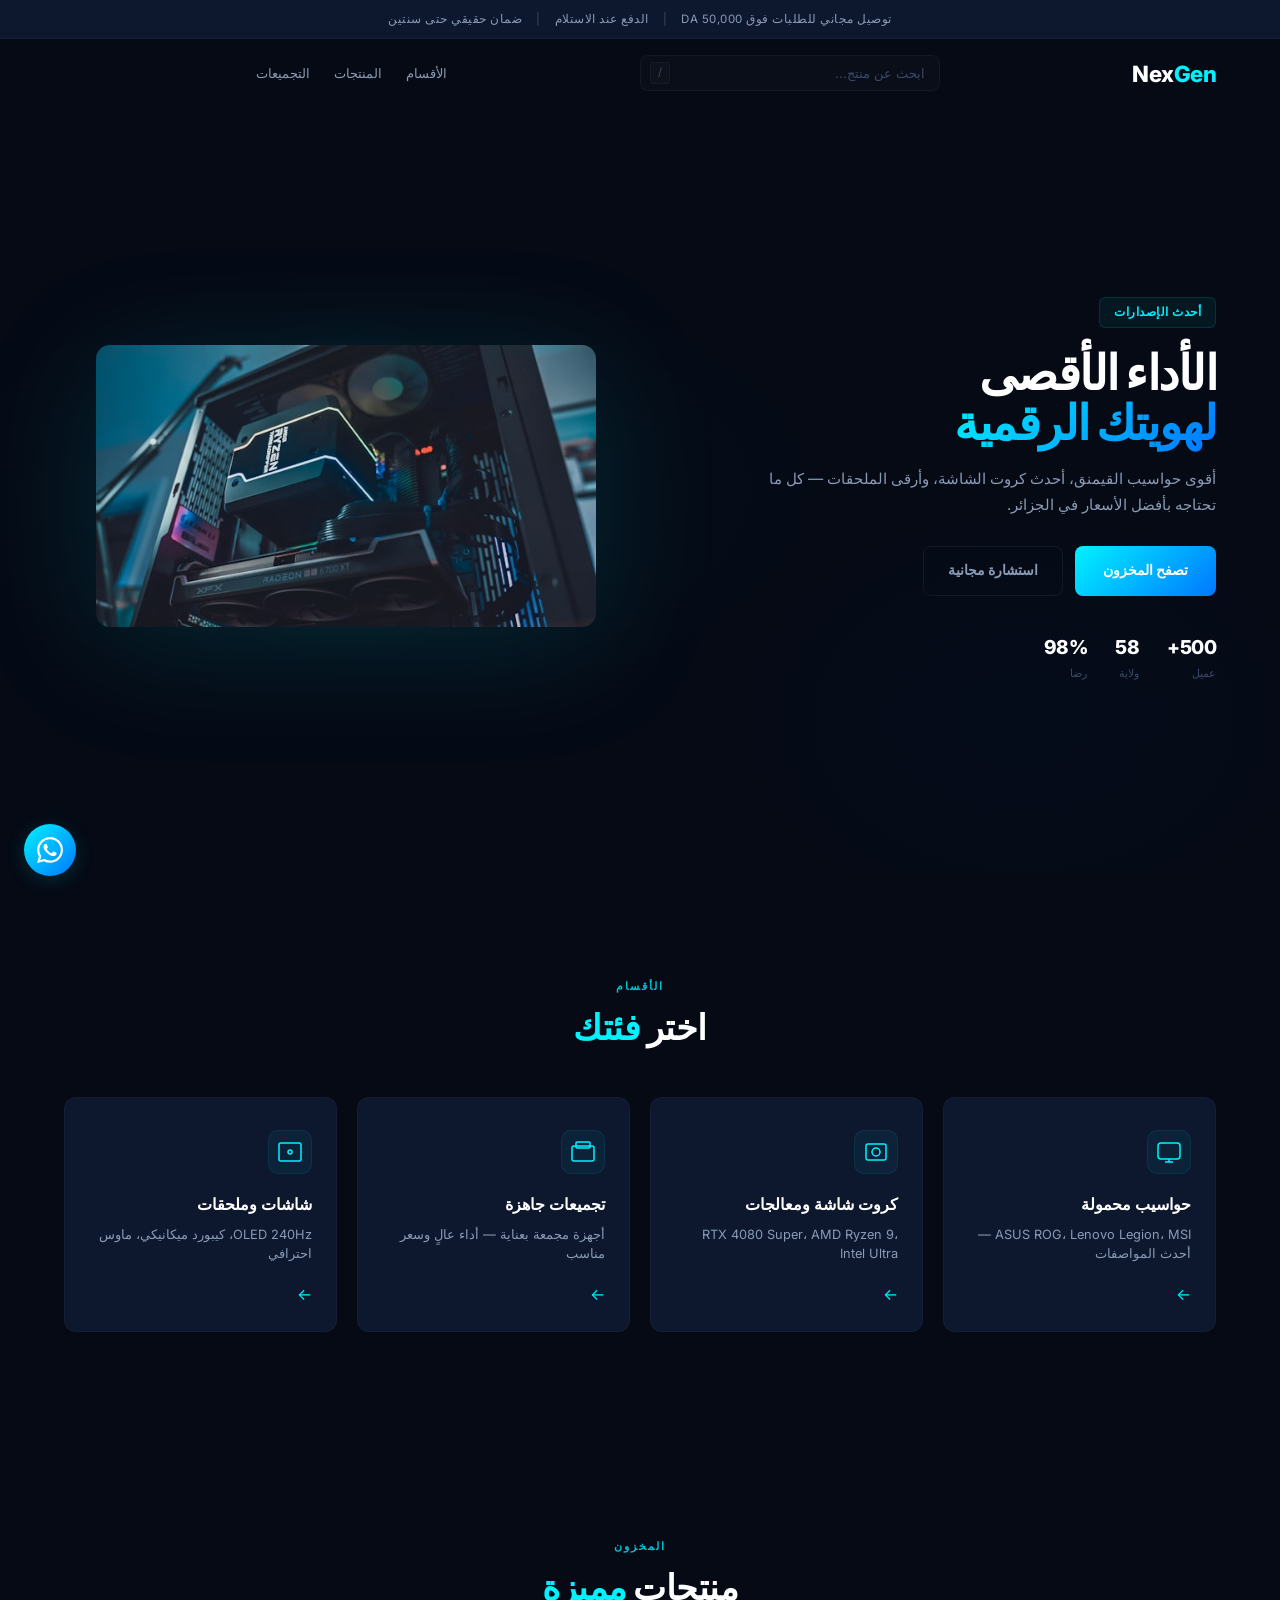
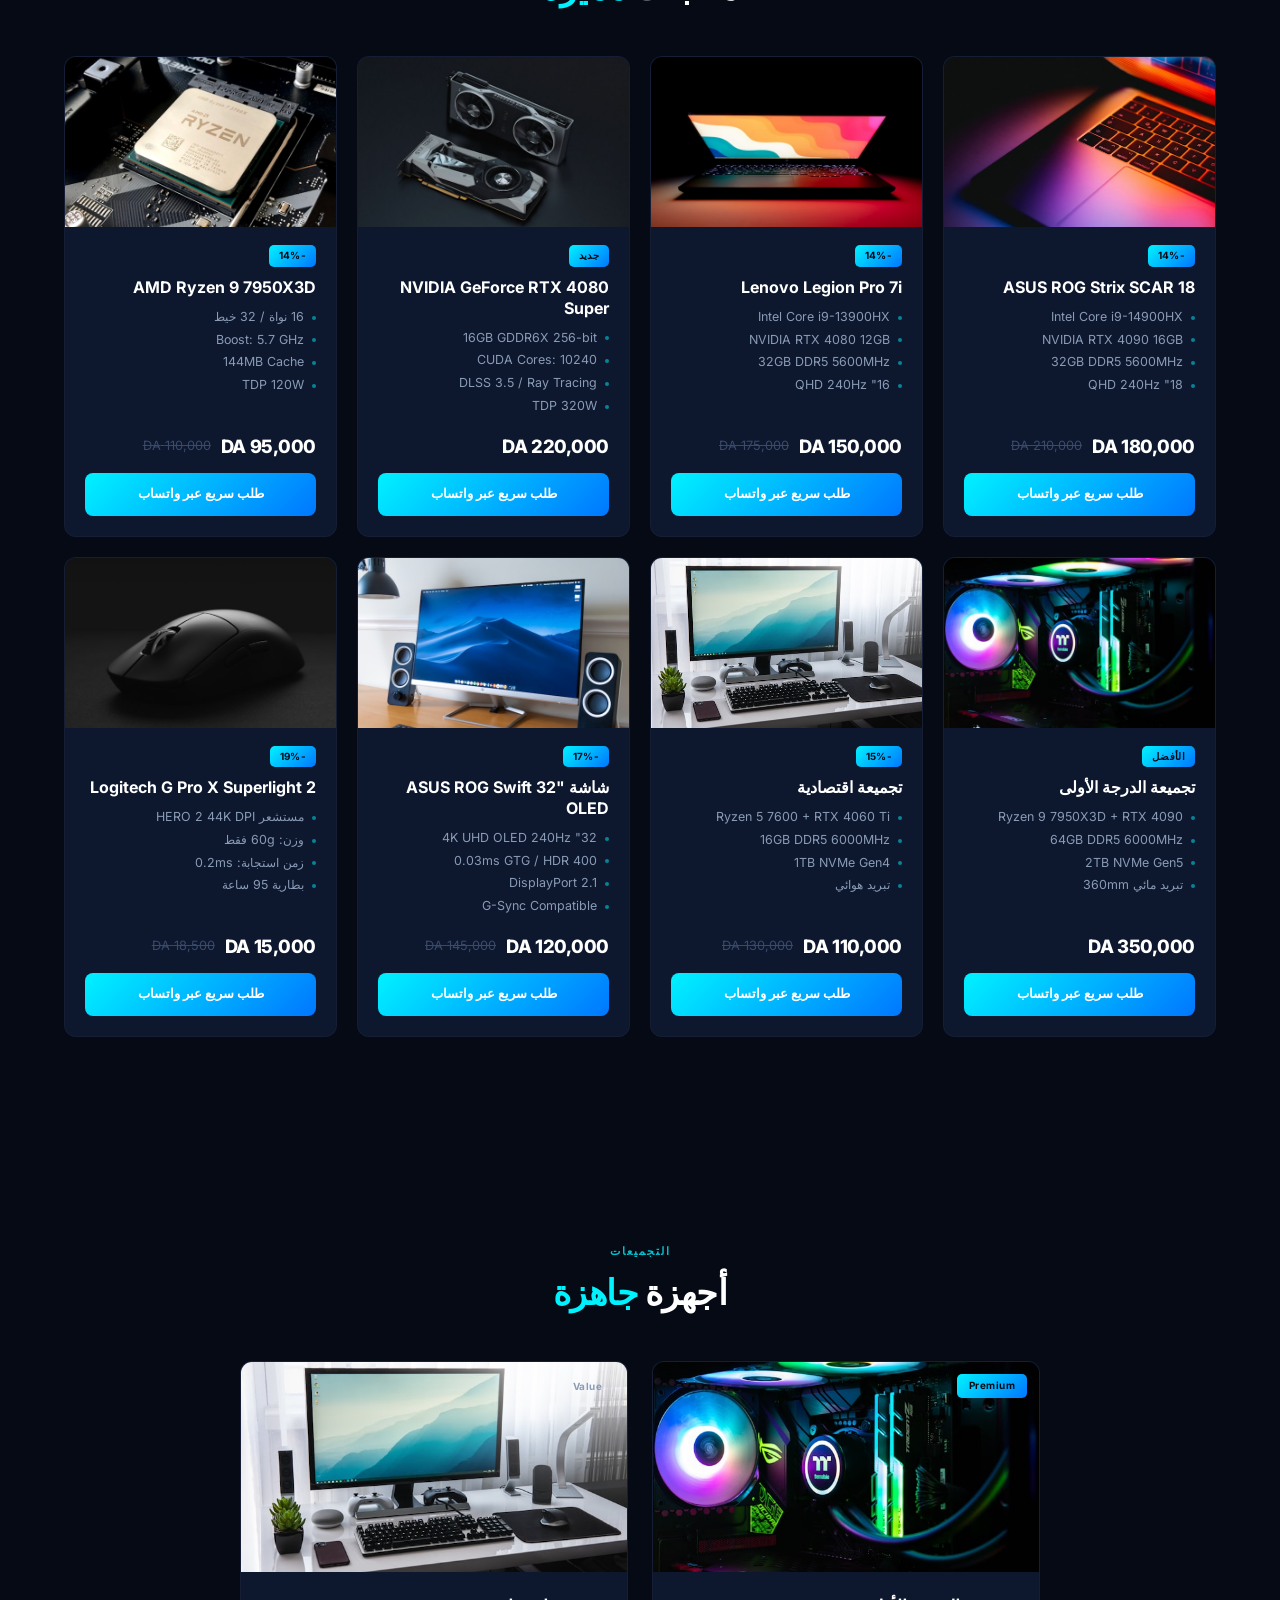
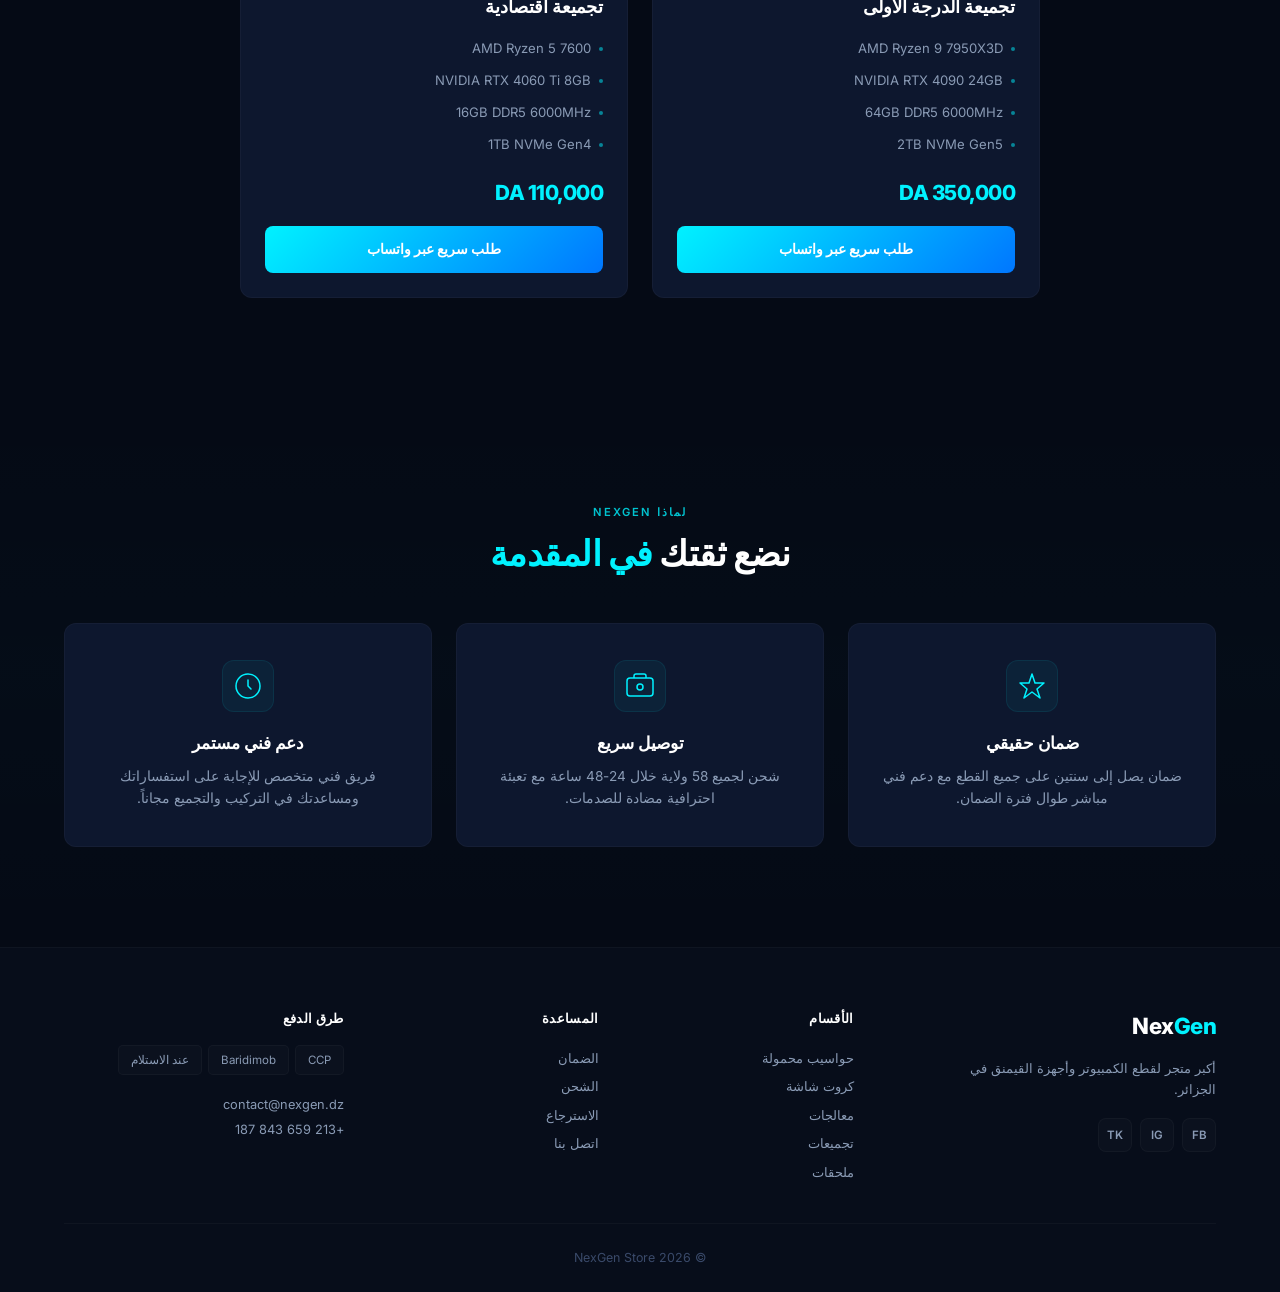
==== commit 17381330: "commit" ====
--- a/index.html
+++ b/index.html
@@ -90,7 +90,7 @@
       </div>
       <div class="hero-visual">
         <div class="hero-glow"></div>
-        <img src="https://placehold.co/600x400/0d172e/00f2ff?text=ROG+Gaming+Laptop&font=raleway" alt="Gaming Laptop" class="hero-img" loading="lazy">
+        <img src="images/hero-gaming-laptop.jpg" alt="Gaming Laptop" class="hero-img" loading="lazy">
       </div>
     </div>
   </section>
@@ -164,7 +164,7 @@
       <div class="builds-grid">
         <div class="build-card">
           <div class="build-tier premium">Premium</div>
-          <img src="https://placehold.co/500x280/0d172e/00f2ff?text=Flagship+PC+Build&font=raleway" alt="Flagship Build" class="build-img" loading="lazy">
+          <img src="images/flagship-pc-build.jpg" alt="Flagship Build" class="build-img" loading="lazy">
           <div class="build-body">
             <h3>تجميعة الدرجة الأولى</h3>
             <ul class="build-specs">
@@ -179,7 +179,7 @@
         </div>
         <div class="build-card">
           <div class="build-tier value">Value</div>
-          <img src="https://placehold.co/500x280/0d172e/00f2ff?text=Budget+PC+Build&font=raleway" alt="Budget Build" class="build-img" loading="lazy">
+          <img src="images/budget-pc-build.jpg" alt="Budget Build" class="build-img" loading="lazy">
           <div class="build-body">
             <h3>تجميعة اقتصادية</h3>
             <ul class="build-specs">
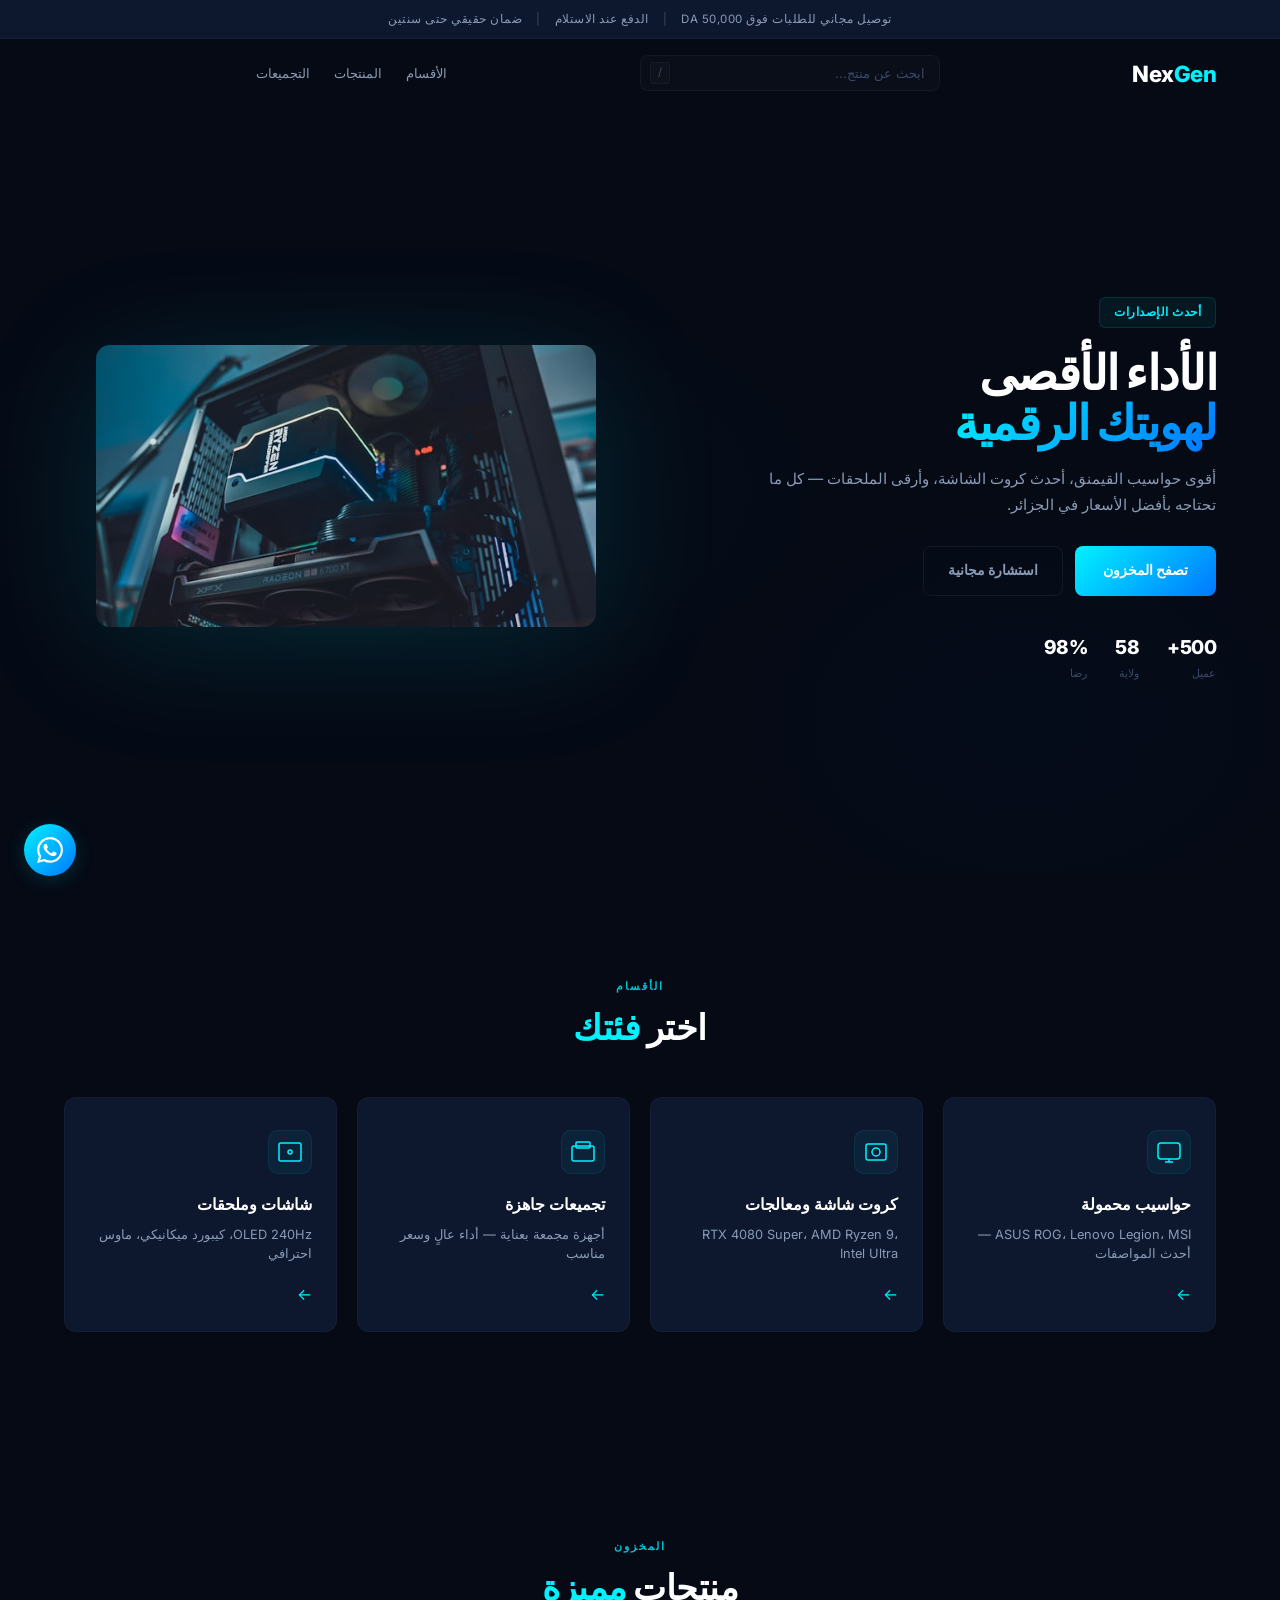
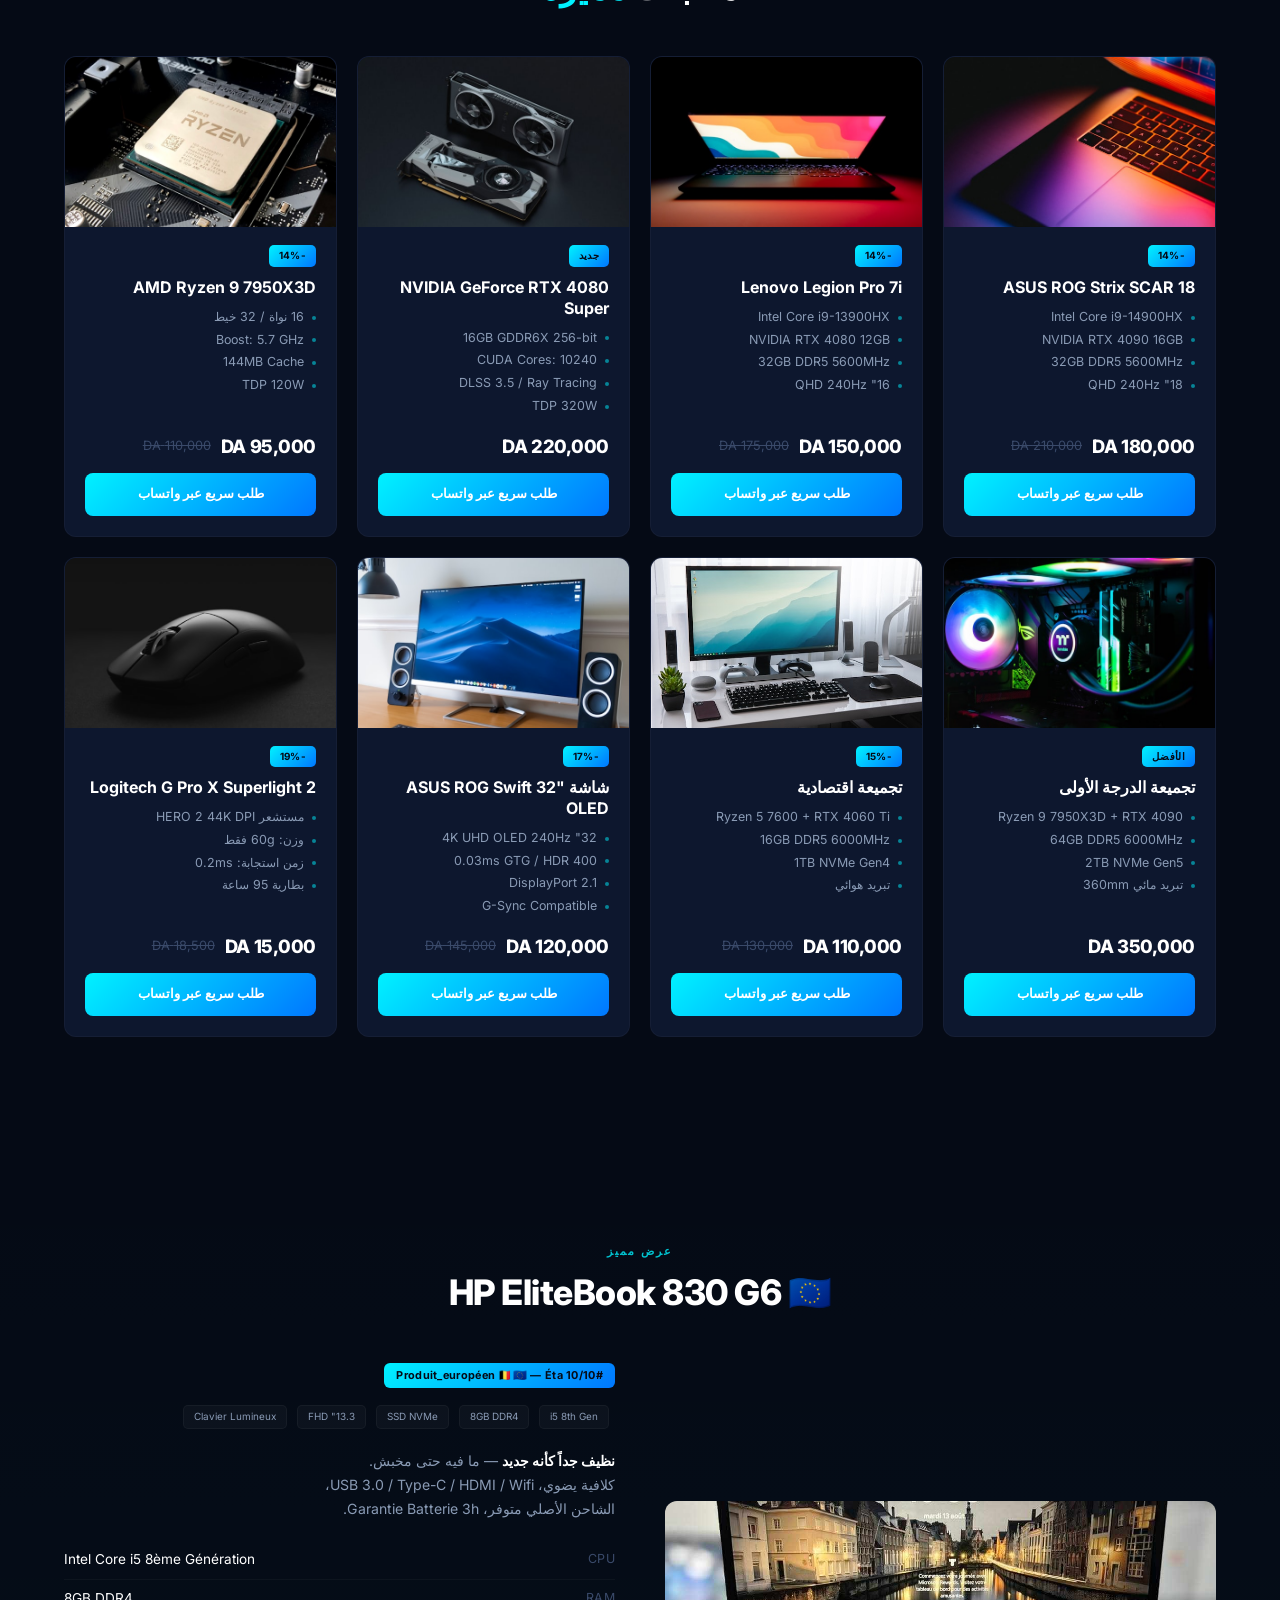
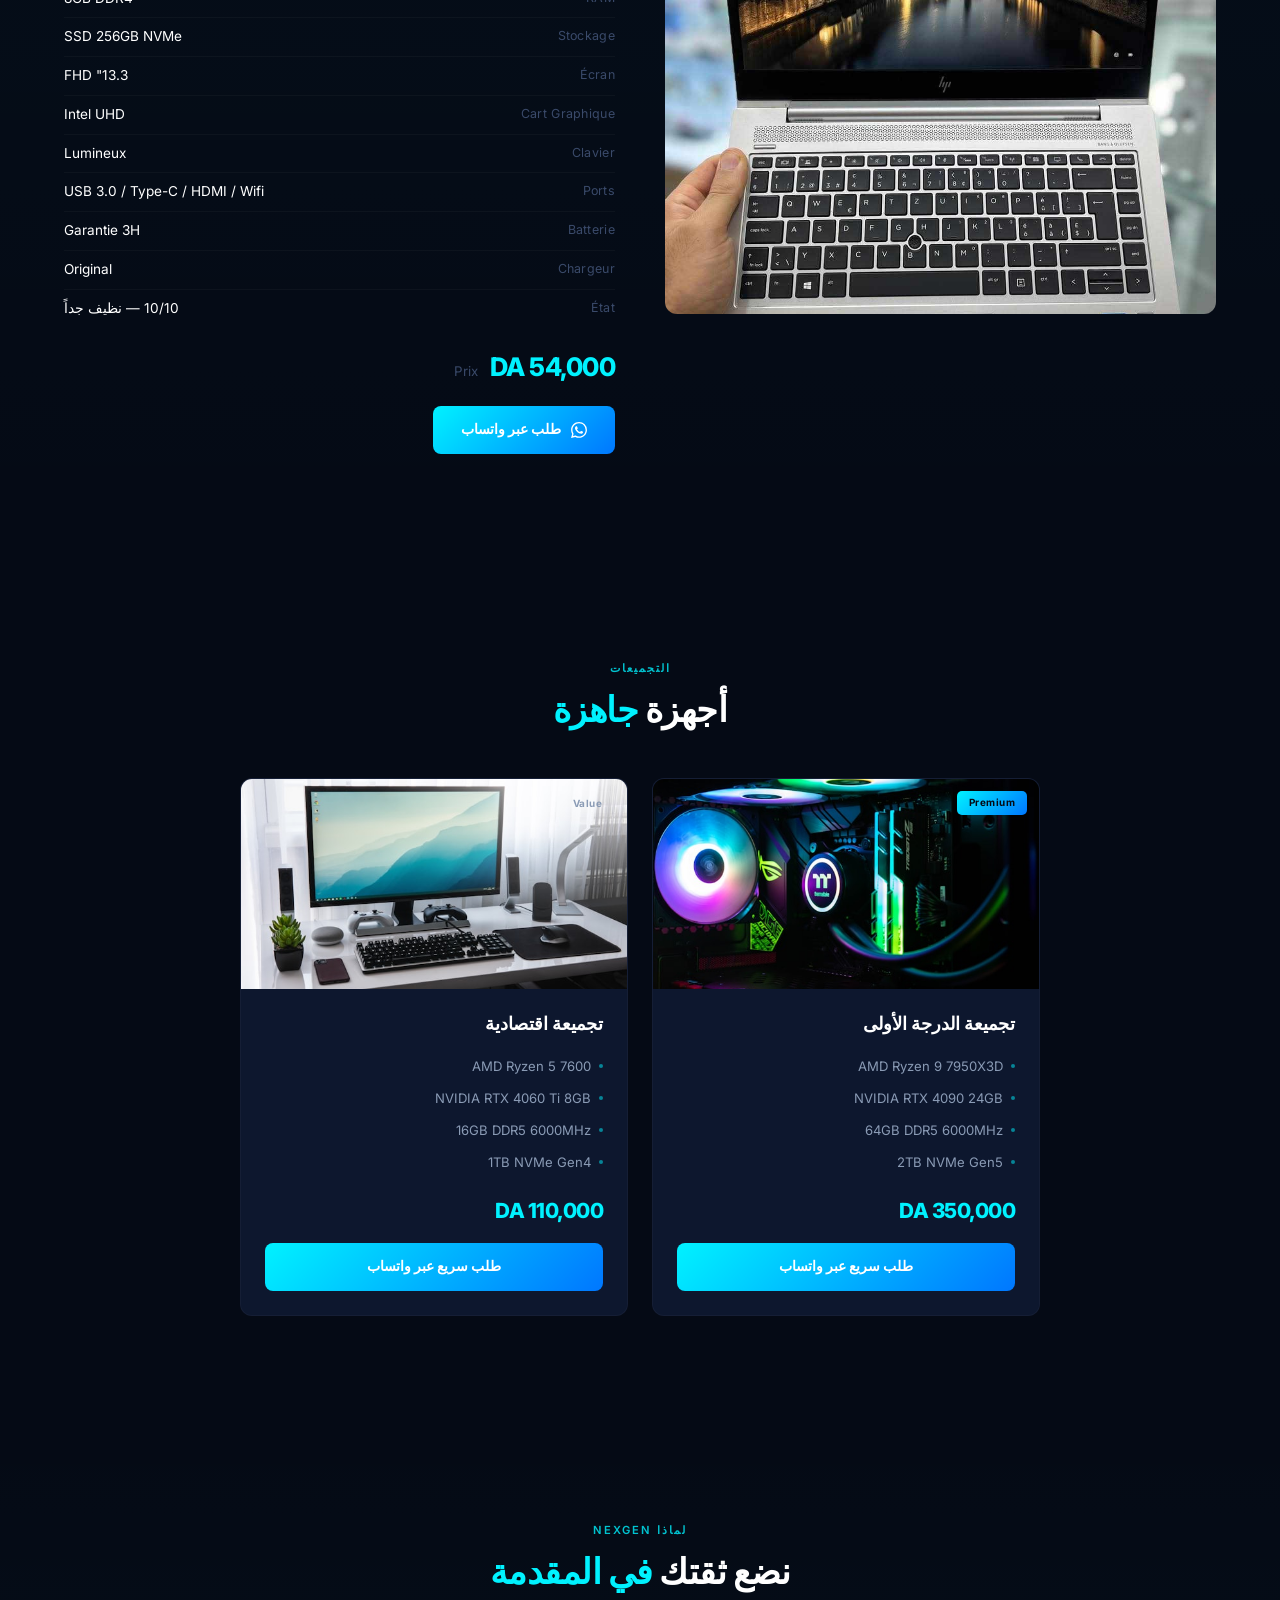
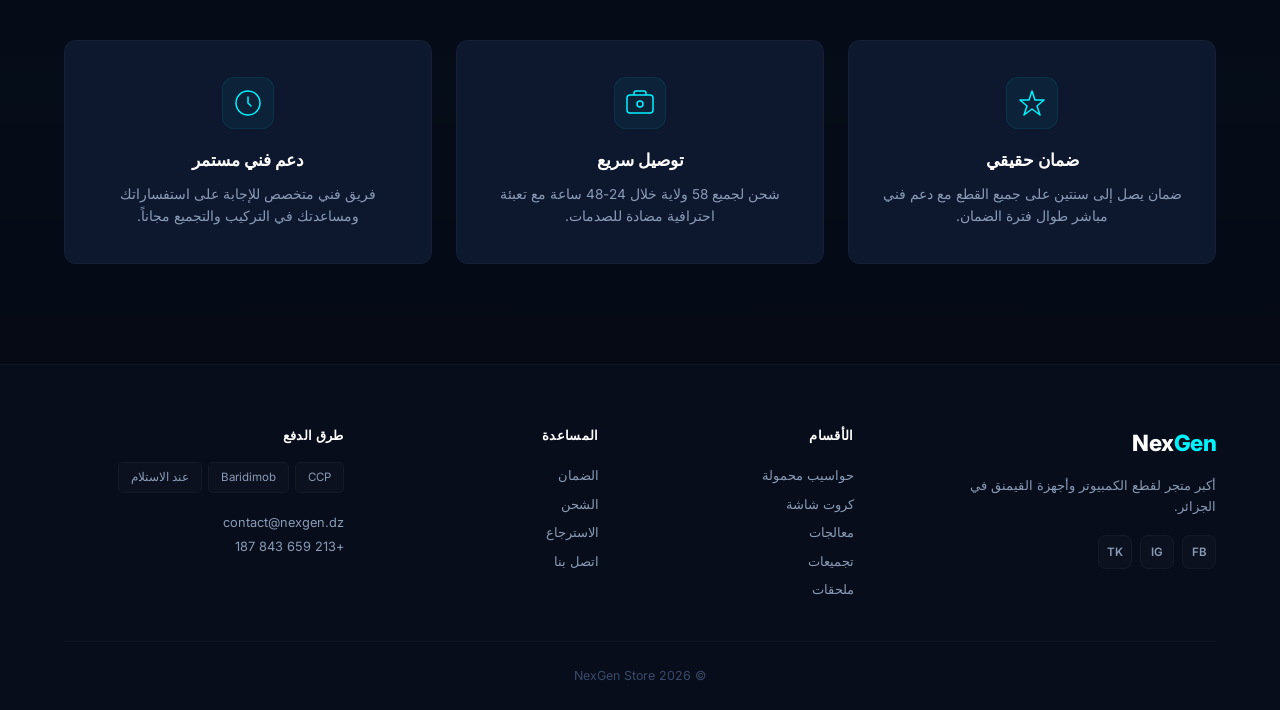
==== commit e927b58b: "add changes" ====
--- a/index.html
+++ b/index.html
@@ -104,33 +104,25 @@
       </div>
       <div class="categories-grid">
         <a href="#" class="cat-card">
-          <div class="cat-icon">
-            <svg width="26" height="26" viewBox="0 0 26 26" fill="none"><rect x="2" y="4" width="22" height="16" rx="3" stroke="currentColor" stroke-width="1.5"/><path d="M9 23H17" stroke="currentColor" stroke-width="1.5"/><path d="M13 20V23" stroke="currentColor" stroke-width="1.5"/></svg>
-          </div>
+          <div class="cat-icon"><svg width="26" height="26" viewBox="0 0 26 26" fill="none"><rect x="2" y="4" width="22" height="16" rx="3" stroke="currentColor" stroke-width="1.5"/><path d="M9 23H17" stroke="currentColor" stroke-width="1.5"/><path d="M13 20V23" stroke="currentColor" stroke-width="1.5"/></svg></div>
           <h3>حواسيب محمولة</h3>
           <p>ASUS ROG، Lenovo Legion، MSI — أحدث المواصفات</p>
           <span class="cat-arrow">&larr;</span>
         </a>
         <a href="#" class="cat-card">
-          <div class="cat-icon">
-            <svg width="26" height="26" viewBox="0 0 26 26" fill="none"><rect x="3" y="5" width="20" height="16" rx="2" stroke="currentColor" stroke-width="1.5"/><circle cx="13" cy="13" r="4" stroke="currentColor" stroke-width="1.5"/></svg>
-          </div>
+          <div class="cat-icon"><svg width="26" height="26" viewBox="0 0 26 26" fill="none"><rect x="3" y="5" width="20" height="16" rx="2" stroke="currentColor" stroke-width="1.5"/><circle cx="13" cy="13" r="4" stroke="currentColor" stroke-width="1.5"/></svg></div>
           <h3>كروت شاشة ومعالجات</h3>
           <p>RTX 4080 Super، AMD Ryzen 9، Intel Ultra</p>
           <span class="cat-arrow">&larr;</span>
         </a>
         <a href="#" class="cat-card">
-          <div class="cat-icon">
-            <svg width="26" height="26" viewBox="0 0 26 26" fill="none"><rect x="2" y="7" width="22" height="15" rx="2" stroke="currentColor" stroke-width="1.5"/><rect x="6" y="3" width="14" height="6" rx="1" stroke="currentColor" stroke-width="1.5"/></svg>
-          </div>
+          <div class="cat-icon"><svg width="26" height="26" viewBox="0 0 26 26" fill="none"><rect x="2" y="7" width="22" height="15" rx="2" stroke="currentColor" stroke-width="1.5"/><rect x="6" y="3" width="14" height="6" rx="1" stroke="currentColor" stroke-width="1.5"/></svg></div>
           <h3>تجميعات جاهزة</h3>
           <p>أجهزة مجمعة بعناية — أداء عالٍ وسعر مناسب</p>
           <span class="cat-arrow">&larr;</span>
         </a>
         <a href="#" class="cat-card">
-          <div class="cat-icon">
-            <svg width="26" height="26" viewBox="0 0 26 26" fill="none"><rect x="2" y="4" width="22" height="18" rx="2" stroke="currentColor" stroke-width="1.5"/><circle cx="13" cy="13" r="2" stroke="currentColor" stroke-width="1.5"/></svg>
-          </div>
+          <div class="cat-icon"><svg width="26" height="26" viewBox="0 0 26 26" fill="none"><rect x="2" y="4" width="22" height="18" rx="2" stroke="currentColor" stroke-width="1.5"/><circle cx="13" cy="13" r="2" stroke="currentColor" stroke-width="1.5"/></svg></div>
           <h3>شاشات وملحقات</h3>
           <p>OLED 240Hz، كيبورد ميكانيكي، ماوس احترافي</p>
           <span class="cat-arrow">&larr;</span>
@@ -150,6 +142,56 @@
       <div class="filter-empty" id="filter-empty">
         <p>لا توجد نتائج تطابق بحثك</p>
         <span>جرب: لابتوب، كرت شاشة، رايزن، ماوس...</span>
+      </div>
+    </div>
+  </section>
+
+  <!-- Featured Laptop -->
+  <section id="featured-laptop" class="section featured-laptop">
+    <div class="container">
+      <div class="section-header">
+        <span class="section-sup">عرض مميز</span>
+        <h2 class="section-title">HP EliteBook 830 G6 <span class="accent">🇪🇺</span></h2>
+      </div>
+      <div class="laptop-grid">
+        <div class="laptop-image">
+          <img src="images/hp-elitebook-830-g6.jpg" alt="HP EliteBook 830 G6">
+        </div>
+        <div>
+          <span class="laptop-highlight">#Produit_européen 🇧🇪🇪🇺 — Éta 10/10</span>
+          <div style="margin-bottom:14px;">
+            <span class="laptop-flag">i5 8th Gen</span>
+            <span class="laptop-flag">8GB DDR4</span>
+            <span class="laptop-flag">SSD NVMe</span>
+            <span class="laptop-flag">13.3" FHD</span>
+            <span class="laptop-flag">Clavier Lumineux</span>
+          </div>
+          <p class="laptop-desc">
+            <strong>نظيف جداً كأنه جديد</strong> — ما فيه حتى مخبش.<br>
+            كلافية يضوي، USB 3.0 / Type-C / HDMI / Wifi،<br>
+            الشاحن الأصلي متوفر، Garantie Batterie 3h.
+          </p>
+          <ul class="laptop-specs">
+            <li><span class="spec-label">CPU</span><span class="spec-value">Intel Core i5 8ème Génération</span></li>
+            <li><span class="spec-label">RAM</span><span class="spec-value">8GB DDR4</span></li>
+            <li><span class="spec-label">Stockage</span><span class="spec-value">SSD 256GB NVMe</span></li>
+            <li><span class="spec-label">Écran</span><span class="spec-value">13.3" FHD</span></li>
+            <li><span class="spec-label">Cart Graphique</span><span class="spec-value">Intel UHD</span></li>
+            <li><span class="spec-label">Clavier</span><span class="spec-value">Lumineux</span></li>
+            <li><span class="spec-label">Ports</span><span class="spec-value">USB 3.0 / Type-C / HDMI / Wifi</span></li>
+            <li><span class="spec-label">Batterie</span><span class="spec-value">Garantie 3H</span></li>
+            <li><span class="spec-label">Chargeur</span><span class="spec-value">Original</span></li>
+            <li><span class="spec-label">État</span><span class="spec-value">10/10 — نظيف جداً</span></li>
+          </ul>
+          <div class="laptop-price-row">
+            <span class="laptop-price">54,000 DA</span>
+            <small style="color:#3a4a6a;">Prix</small>
+          </div>
+          <a href="https://wa.me/213659843187?text=أهلاً، أريد HP EliteBook 830 G6" target="_blank" rel="noopener" class="laptop-cta">
+            <svg width="16" height="16" viewBox="0 0 24 24" fill="currentColor"><path d="M17.472 14.382c-.297-.149-1.758-.867-2.03-.967-.273-.099-.471-.148-.67.15-.197.297-.767.966-.94 1.164-.173.199-.347.223-.644.075-.297-.15-1.255-.463-2.39-1.475-.883-.788-1.48-1.761-1.653-2.059-.173-.297-.018-.458.13-.606.134-.133.298-.347.446-.52.149-.174.198-.298.298-.497.099-.198.05-.371-.025-.52-.075-.149-.669-1.612-.916-2.207-.242-.579-.487-.5-.669-.51-.173-.008-.371-.01-.57-.01-.198 0-.52.074-.792.372-.272.297-1.04 1.016-1.04 2.479 0 1.462 1.065 2.875 1.213 3.074.149.198 2.096 3.2 5.077 4.487.709.306 1.262.489 1.694.625.712.227 1.36.195 1.871.118.571-.085 1.758-.719 2.006-1.413.248-.694.248-1.289.173-1.413-.074-.124-.272-.198-.57-.347m-5.421 7.403h-.004a9.87 9.87 0 01-5.031-1.378l-.361-.214-3.741.982.998-3.648-.235-.374a9.86 9.86 0 01-1.51-5.26c.001-5.45 4.436-9.884 9.888-9.884 2.64 0 5.122 1.03 6.988 2.898a9.825 9.825 0 012.893 6.994c-.003 5.45-4.437 9.884-9.885 9.884m8.413-18.297A11.815 11.815 0 0012.05 0C5.495 0 .16 5.335.157 11.892c0 2.096.547 4.142 1.588 5.945L.057 24l6.305-1.654a11.882 11.882 0 005.683 1.448h.005c6.554 0 11.89-5.335 11.893-11.893a11.821 11.821 0 00-3.48-8.413z"/></svg>
+            طلب عبر واتساب
+          </a>
+        </div>
       </div>
     </div>
   </section>
@@ -205,23 +247,17 @@
       </div>
       <div class="values-grid">
         <div class="value-card">
-          <div class="value-icon">
-            <svg width="30" height="30" viewBox="0 0 30 30" fill="none"><path d="M15 3L18 12L27 12L20 18L23 27L15 21L7 27L10 18L3 12L12 12L15 3Z" stroke="currentColor" stroke-width="1.5" stroke-linejoin="round"/></svg>
-          </div>
+          <div class="value-icon"><svg width="30" height="30" viewBox="0 0 30 30" fill="none"><path d="M15 3L18 12L27 12L20 18L23 27L15 21L7 27L10 18L3 12L12 12L15 3Z" stroke="currentColor" stroke-width="1.5" stroke-linejoin="round"/></svg></div>
           <h3>ضمان حقيقي</h3>
           <p>ضمان يصل إلى سنتين على جميع القطع مع دعم فني مباشر طوال فترة الضمان.</p>
         </div>
         <div class="value-card">
-          <div class="value-icon">
-            <svg width="30" height="30" viewBox="0 0 30 30" fill="none"><rect x="2" y="7" width="26" height="18" rx="3" stroke="currentColor" stroke-width="1.5"/><path d="M9 7V5C9 3.89543 9.89543 3 11 3H19C20.1046 3 21 3.89543 21 5V7" stroke="currentColor" stroke-width="1.5"/><circle cx="15" cy="16" r="3" stroke="currentColor" stroke-width="1.5"/></svg>
-          </div>
+          <div class="value-icon"><svg width="30" height="30" viewBox="0 0 30 30" fill="none"><rect x="2" y="7" width="26" height="18" rx="3" stroke="currentColor" stroke-width="1.5"/><path d="M9 7V5C9 3.89543 9.89543 3 11 3H19C20.1046 3 21 3.89543 21 5V7" stroke="currentColor" stroke-width="1.5"/><circle cx="15" cy="16" r="3" stroke="currentColor" stroke-width="1.5"/></svg></div>
           <h3>توصيل سريع</h3>
           <p>شحن لجميع 58 ولاية خلال 24-48 ساعة مع تعبئة احترافية مضادة للصدمات.</p>
         </div>
         <div class="value-card">
-          <div class="value-icon">
-            <svg width="30" height="30" viewBox="0 0 30 30" fill="none"><path d="M15 3C8.37258 3 3 8.37258 3 15C3 21.6274 8.37258 27 15 27C21.6274 27 27 21.6274 27 15C27 8.37258 21.6274 3 15 3Z" stroke="currentColor" stroke-width="1.5"/><path d="M15 9V15L18 18" stroke="currentColor" stroke-width="1.5" stroke-linecap="round"/></svg>
-          </div>
+          <div class="value-icon"><svg width="30" height="30" viewBox="0 0 30 30" fill="none"><path d="M15 3C8.37258 3 3 8.37258 3 15C3 21.6274 8.37258 27 15 27C21.6274 27 27 21.6274 27 15C27 8.37258 21.6274 3 15 3Z" stroke="currentColor" stroke-width="1.5"/><path d="M15 9V15L18 18" stroke="currentColor" stroke-width="1.5" stroke-linecap="round"/></svg></div>
           <h3>دعم فني مستمر</h3>
           <p>فريق فني متخصص للإجابة على استفساراتك ومساعدتك في التركيب والتجميع مجاناً.</p>
         </div>
@@ -281,4 +317,4 @@
 
   <script src="script.js"></script>
 </body>
-</html>
+</html>
--- a/style.css
+++ b/style.css
@@ -359,6 +359,136 @@
 .filter-empty p { font-size: 1rem; font-weight: 600; color: #8a9bb5; margin-bottom: 6px; }
 .filter-empty span { font-size: 0.82rem; color: #3a4a6a; }
 
+/* ===== Featured Laptop ===== */
+.featured-laptop {
+  background: linear-gradient(180deg, transparent, rgba(0, 242, 255, 0.01) 50%, transparent);
+}
+
+.laptop-grid {
+  display: grid;
+  grid-template-columns: 1fr 1fr;
+  gap: 50px;
+  align-items: center;
+}
+
+.laptop-image {
+  width: 100%;
+  aspect-ratio: 4 / 3;
+  border-radius: 12px;
+  overflow: hidden;
+  background: #0a1225;
+  display: flex;
+  align-items: center;
+  justify-content: center;
+  color: #3a4a6a;
+  font-size: 0.82rem;
+}
+
+.laptop-image img { width: 100%; height: 100%; object-fit: cover; }
+
+.laptop-highlight {
+  display: inline-block;
+  padding: 4px 12px;
+  border-radius: 6px;
+  font-size: 0.68rem;
+  font-weight: 700;
+  color: #050a15;
+  background: linear-gradient(135deg, #00f2ff, #0077ff);
+  margin-bottom: 14px;
+  letter-spacing: 0.3px;
+}
+
+.laptop-flag {
+  display: inline-block;
+  background: rgba(255,255,255,0.03);
+  border: 1px solid rgba(255,255,255,0.04);
+  padding: 3px 10px;
+  border-radius: 5px;
+  font-size: 0.62rem;
+  color: #8a9bb5;
+  margin-right: 6px;
+  margin-bottom: 6px;
+}
+
+.laptop-desc {
+  font-size: 0.88rem;
+  color: #8a9bb5;
+  line-height: 1.7;
+  margin-bottom: 20px;
+}
+
+.laptop-desc strong { color: #fff; }
+
+.laptop-specs { margin-bottom: 20px; }
+
+.laptop-specs li {
+  display: flex;
+  justify-content: space-between;
+  padding: 8px 0;
+  border-bottom: 1px solid rgba(255,255,255,0.03);
+  font-size: 0.85rem;
+}
+
+.laptop-specs li:last-child { border-bottom: none; }
+
+.laptop-specs .spec-label {
+  color: #3a4a6a;
+  font-size: 0.78rem;
+  letter-spacing: 0.3px;
+}
+
+.laptop-specs .spec-value {
+  color: #fff;
+  text-align: left;
+}
+
+.laptop-price-row {
+  display: flex;
+  align-items: baseline;
+  gap: 12px;
+  margin-bottom: 18px;
+}
+
+.laptop-price {
+  font-size: 1.6rem;
+  font-weight: 800;
+  color: #00f2ff;
+  letter-spacing: -0.5px;
+}
+
+.laptop-price small {
+  font-size: 0.7rem;
+  font-weight: 400;
+  color: #3a4a6a;
+  letter-spacing: 0.3px;
+}
+
+.laptop-cta {
+  display: inline-flex;
+  align-items: center;
+  gap: 10px;
+  padding: 13px 28px;
+  border-radius: 8px;
+  font-size: 0.85rem;
+  font-weight: 700;
+  color: #fff;
+  background: linear-gradient(135deg, #00f2ff, #0077ff);
+  border: none;
+  cursor: pointer;
+  transition: all 0.35s ease;
+  font-family: inherit;
+}
+
+.laptop-cta:hover { transform: translateY(-2px); box-shadow: 0 8px 30px rgba(0, 242, 255, 0.2); }
+
+@media (max-width: 768px) {
+  .laptop-grid { grid-template-columns: 1fr; gap: 28px; }
+  .laptop-price { font-size: 1.3rem; }
+  .laptop-specs li { flex-direction: column; gap: 4px; padding: 6px 0; }
+  .laptop-specs .spec-value { text-align: right; }
+  .laptop-cta { width: 100%; justify-content: center; }
+}
+
 /* ===== Builds ===== */
 .builds-grid { display: grid; grid-template-columns: repeat(2, 1fr); gap: 24px; max-width: 800px; margin: 0 auto; }
 
@@ -473,79 +603,199 @@
 .reveal.visible { opacity: 1; transform: translateY(0); }
 
 /* ============================================
-   RESPONSIVE
+   RESPONSIVE — Mobile-First Approach
    ============================================ */
+
+/* ---- Large tablets & small laptops (max 1000px) ---- */
 @media (max-width: 1000px) {
   .categories-grid { grid-template-columns: repeat(2, 1fr); }
   .products-grid { grid-template-columns: repeat(2, 1fr); }
   .footer-grid { grid-template-columns: repeat(2, 1fr); }
-}
-
+  .hero-title { font-size: 2.6rem; }
+}
+
+/* ---- Tablets portrait (max 900px) ---- */
 @media (max-width: 900px) {
   .header-nav { display: none; }
   .hamburger { display: flex; }
   .search-key { display: none; }
 
-  .hero-inner { flex-direction: column; text-align: center; gap: 36px; }
+  .hero-inner {
+    flex-direction: column;
+    text-align: center;
+    gap: 32px;
+  }
   .hero-content { max-width: 100%; }
   .hero-desc { max-width: 100%; }
   .hero-cta { justify-content: center; }
-  .hero-stats { justify-content: center; gap: 20px; }
-  .hero-title { font-size: 2.4rem; }
+  .hero-stats { justify-content: center; gap: 24px; }
+  .hero-title { font-size: 2.2rem; }
   .hero-visual { max-width: 100%; }
-  .hero-img { max-height: 300px; object-fit: cover; }
-  .hero-glow { width: 300px; height: 300px; }
+  .hero-img { max-height: 280px; width: 100%; object-fit: cover; }
+  .hero-glow { width: 280px; height: 280px; }
   .values-grid { grid-template-columns: 1fr; }
-}
-
+
+  .builds-grid { grid-template-columns: repeat(2, 1fr); }
+}
+
+/* ---- Mobile large (max 768px) ---- */
 @media (max-width: 768px) {
-  .section { padding: 60px 0; }
-  .section-title { font-size: 1.6rem; }
-  .section-sup { font-size: 0.65rem; }
-  .section-header { margin-bottom: 32px; }
-  .announcement-bar { font-size: 0.65rem; padding: 8px 0; }
+  /* General spacing */
+  .section { padding: 48px 0; }
+  .container { padding: 0 16px; }
+  .section-header { margin-bottom: 28px; }
+  .section-title { font-size: 1.5rem; letter-spacing: -0.3px; }
+  .section-sup { font-size: 0.62rem; letter-spacing: 1.5px; margin-bottom: 8px; }
+
+  /* Announcement */
+  .announcement-bar { font-size: 0.6rem; padding: 8px 0; line-height: 1.5; }
+  .announcement-inner { gap: 6px; padding: 0 12px; }
   .dot { display: none; }
-  .header-inner { gap: 10px; }
-  .header-center { max-width: none; }
-  .search-input { padding: 8px 12px 8px 28px; font-size: 0.78rem; }
-  .search-input:focus { min-width: 160px; }
-
-  .hero-title { font-size: 1.8rem; letter-spacing: -1px; }
-  .hero-desc { font-size: 0.85rem; }
-  .hero-cta { flex-direction: column; align-items: center; }
-  .hero-cta .btn-primary, .hero-cta .btn-outline { width: 100%; max-width: 260px; justify-content: center; }
-  .hero-stats { gap: 16px; }
+
+  /* Header — compact */
+  #header { padding: 12px 0; }
+  #header.scrolled { padding: 8px 0; }
+  .header-inner { gap: 8px; padding: 0 16px; }
+  .header-center { max-width: none; flex: 0 1 auto; }
+  .logo { font-size: 1.2rem; }
+  .search-input {
+    padding: 7px 10px 7px 26px;
+    font-size: 0.75rem;
+    width: 110px;
+    transition: width 0.3s ease;
+  }
+  .search-input:focus { width: 170px; }
+
+  /* Hero — compact */
+  #hero { min-height: 0; padding: 16px 0 32px; }
+  .hero-inner { gap: 24px; }
+  .hero-badge { font-size: 0.65rem; padding: 4px 12px; margin-bottom: 14px; }
+  .hero-title { font-size: 1.6rem; letter-spacing: -0.5px; margin-bottom: 12px; }
+  .hero-desc { font-size: 0.82rem; margin-bottom: 20px; }
+  .hero-cta { flex-direction: column; align-items: center; gap: 10px; margin-bottom: 24px; }
+  .hero-cta .btn-primary,
+  .hero-cta .btn-outline {
+    width: 100%;
+    max-width: 280px;
+    justify-content: center;
+    padding: 12px 24px;
+    font-size: 0.82rem;
+  }
+  .hero-stats { gap: 20px; }
   .stat-num { font-size: 1rem; }
-  .hero-img { max-height: 220px; }
-  .hero-glow { width: 220px; height: 220px; }
-
-  .categories-grid { grid-template-columns: 1fr; }
-  .cat-card { padding: 24px 20px 20px; }
-
-  .products-grid { grid-template-columns: 1fr; }
-  .product-img { height: 150px; }
-  .product-body { padding: 14px 16px 0; }
-  .product-footer { padding: 0 16px 16px; }
-  .current-price { font-size: 1rem; }
-
-  .builds-grid { grid-template-columns: 1fr; max-width: 100%; }
-  .build-img { height: 180px; }
-  .build-body { padding: 16px 20px 20px; }
-
-  .value-card { padding: 28px 24px; }
-  .footer-grid { grid-template-columns: 1fr; gap: 24px; text-align: center; }
-  .footer-desc { max-width: 100%; }
+  .stat-label { font-size: 0.65rem; }
+  .hero-img { max-height: 200px; border-radius: 10px; }
+  .hero-glow { width: 200px; height: 200px; }
+
+  /* Categories */
+  .categories-grid { grid-template-columns: 1fr; gap: 14px; }
+  .cat-card { padding: 20px 18px 18px; }
+  .cat-icon { width: 40px; height: 40px; margin-bottom: 14px; }
+  .cat-card h3 { font-size: 0.95rem; }
+  .cat-card p { font-size: 0.78rem; margin-bottom: 14px; }
+
+  /* Products */
+  .products-grid { grid-template-columns: 1fr; gap: 14px; }
+  .product-img { height: 140px; }
+  .product-body { padding: 12px 14px 0; }
+  .product-name { font-size: 0.95rem; }
+  .product-specs { font-size: 0.75rem; }
+  .product-specs span { padding: 1px 0; }
+  .product-footer { padding: 0 14px 14px; }
+  .price-row { margin-bottom: 10px; }
+  .current-price { font-size: 0.95rem; }
+  .old-price { font-size: 0.75rem; }
+  .product-card .btn-primary {
+    padding: 10px 14px;
+    font-size: 0.78rem;
+    min-height: 40px;
+  }
+  .product-badge { font-size: 0.6rem; padding: 2px 8px; }
+
+  /* Builds */
+  .builds-grid { grid-template-columns: 1fr; max-width: 100%; gap: 16px; }
+  .build-img { height: 170px; }
+  .build-body { padding: 14px 18px 18px; }
+  .build-body h3 { font-size: 1.05rem; margin-bottom: 10px; }
+  .build-tier { font-size: 0.58rem; padding: 3px 10px; }
+  .build-specs li { font-size: 0.78rem; padding: 2px 0; }
+  .build-price { font-size: 1.15rem; margin-bottom: 12px; }
+  .build-body .btn-primary { min-height: 40px; }
+
+  /* Values */
+  .values-grid { grid-template-columns: 1fr; gap: 14px; }
+  .value-card { padding: 24px 20px; }
+  .value-icon { width: 46px; height: 46px; margin-bottom: 14px; }
+  .value-card h3 { font-size: 0.95rem; }
+  .value-card p { font-size: 0.8rem; }
+
+  /* Footer */
+  .footer-grid { grid-template-columns: 1fr; gap: 20px; text-align: center; }
+  .footer-desc { max-width: 100%; font-size: 0.78rem; }
   .footer-social { justify-content: center; }
+  .footer-social a { width: 38px; height: 38px; }
+  .footer-col h4 { font-size: 0.78rem; margin-bottom: 12px; }
+  .footer-col a { font-size: 0.75rem; padding: 3px 0; }
   .payment-tags { justify-content: center; }
-  .wa-float { width: 48px; height: 48px; bottom: 16px; left: 16px; }
-}
-
+  .payment-tags span { font-size: 0.68rem; padding: 4px 10px; }
+  .footer-contact { font-size: 0.75rem; }
+  .footer-bottom { font-size: 0.72rem; padding: 18px 0; }
+
+  /* WhatsApp */
+  .wa-float { width: 46px; height: 46px; bottom: 14px; left: 14px; }
+  .wa-float svg { width: 22px; height: 22px; }
+}
+
+/* ---- Mobile small (max 480px) ---- */
 @media (max-width: 480px) {
-  #hero { min-height: auto; padding: 20px 0 40px; }
-  .hero-title { font-size: 1.5rem; }
-  .hero-img { max-height: 180px; }
-  .hero-glow { width: 180px; height: 180px; }
-  .hero-stats { gap: 12px; }
-  .products-grid { gap: 14px; }
-  .product-card .btn-primary { font-size: 0.78rem; }
-}
+  .header-inner { gap: 6px; }
+  .search-input { width: 90px; }
+  .search-input:focus { width: 140px; }
+  .logo { font-size: 1.05rem; }
+
+  .hero-title { font-size: 1.35rem; }
+  .hero-badge { font-size: 0.6rem; }
+  .hero-desc { font-size: 0.78rem; }
+  .hero-stats { gap: 14px; }
+  .hero-img { max-height: 160px; }
+  .hero-glow { width: 160px; height: 160px; }
+  .hero-cta .btn-primary,
+  .hero-cta .btn-outline { max-width: 100%; font-size: 0.78rem; padding: 11px 20px; }
+
+  .products-grid { gap: 12px; }
+  .product-img { height: 120px; }
+  .product-card .btn-primary { font-size: 0.72rem; padding: 9px 12px; }
+
+  .build-img { height: 150px; }
+
+  .value-card { padding: 20px 16px; }
+
+  .section-title { font-size: 1.3rem; }
+  .section { padding: 36px 0; }
+}
+
+/* ---- Very small phones (max 360px) ---- */
+@media (max-width: 360px) {
+  .header-inner { flex-wrap: wrap; gap: 6px; }
+  .header-left { order: 1; }
+  .header-right { order: 2; }
+  .header-center {
+    order: 3;
+    flex: 1 1 100%;
+    max-width: 100%;
+  }
+  .search-input { width: 100%; }
+  .search-input:focus { width: 100%; }
+
+  .hero-title { font-size: 1.2rem; }
+  .hero-img { max-height: 130px; }
+  .hero-glow { width: 130px; height: 130px; }
+  .stat-num { font-size: 0.9rem; }
+
+  .cat-card { padding: 16px 14px 14px; }
+  .cat-card h3 { font-size: 0.88rem; }
+  .cat-card p { font-size: 0.72rem; }
+
+  .product-name { font-size: 0.88rem; }
+  .current-price { font-size: 0.88rem; }
+}
